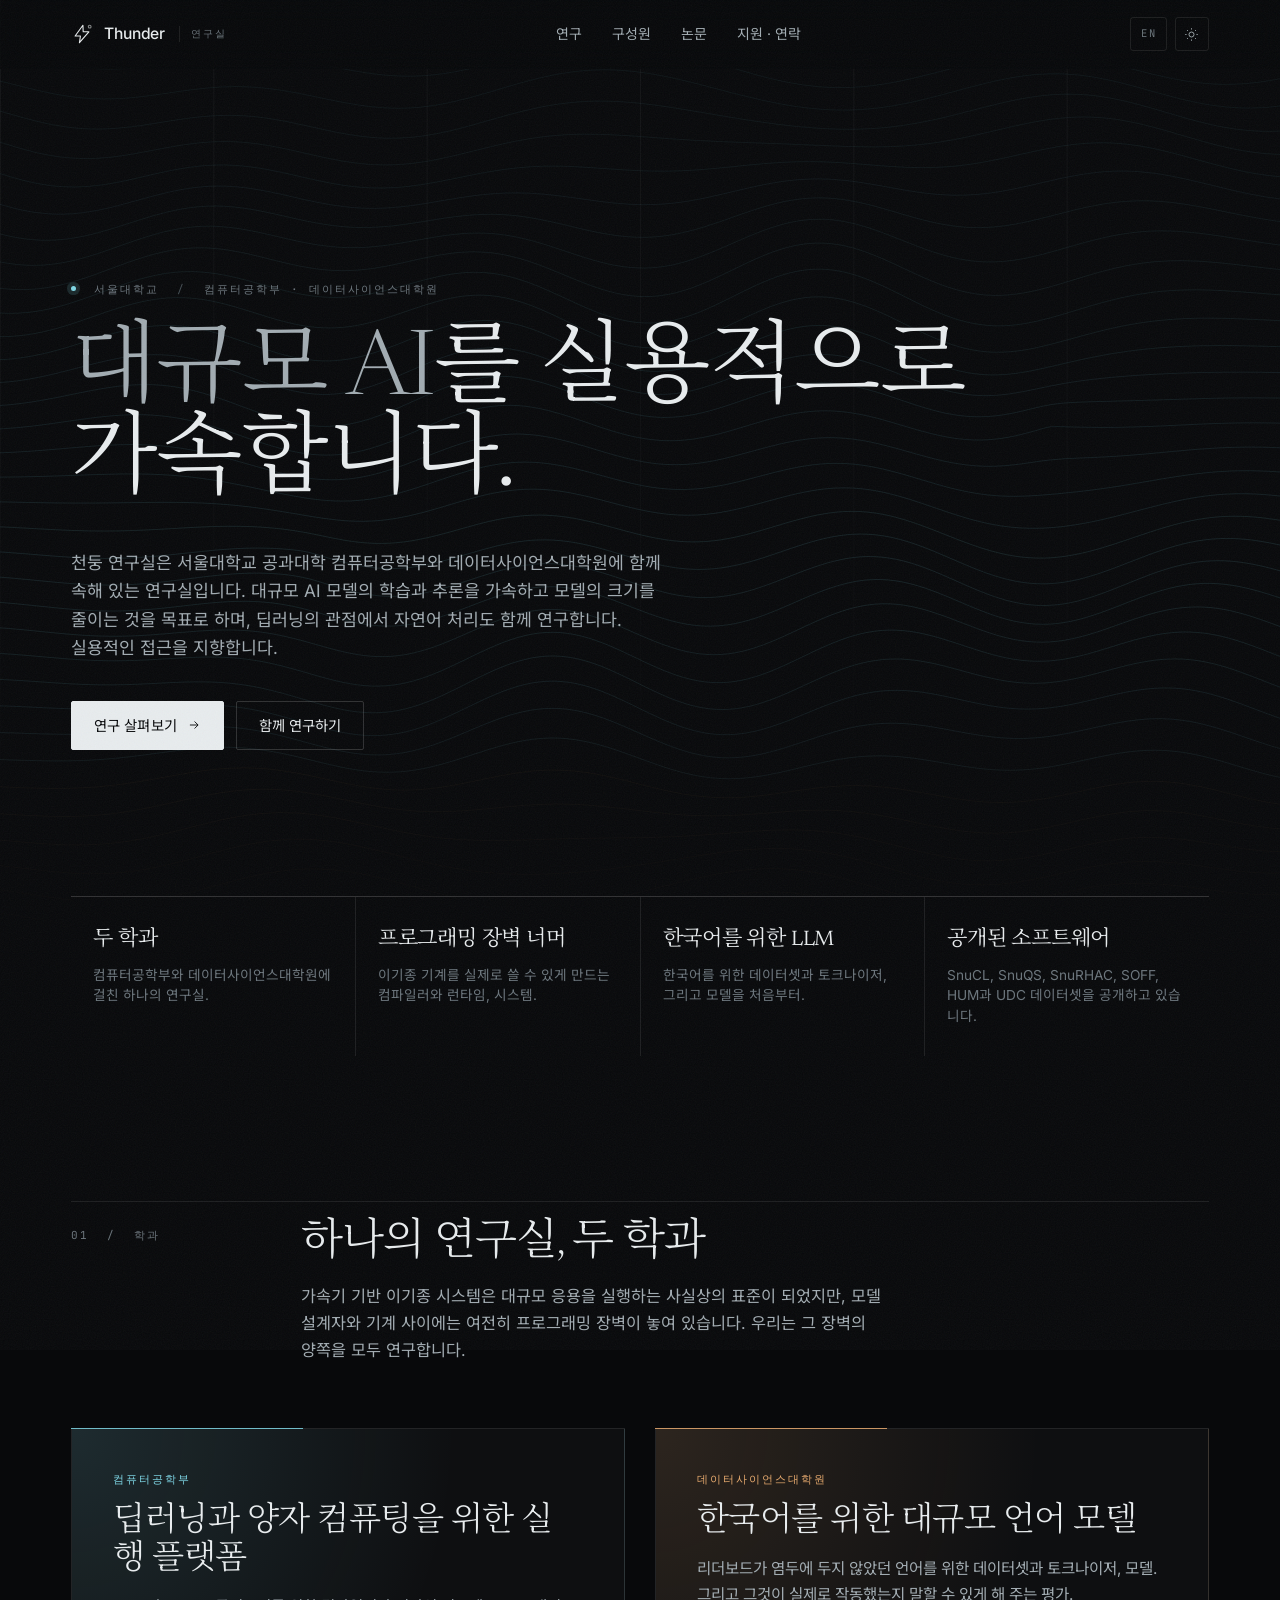
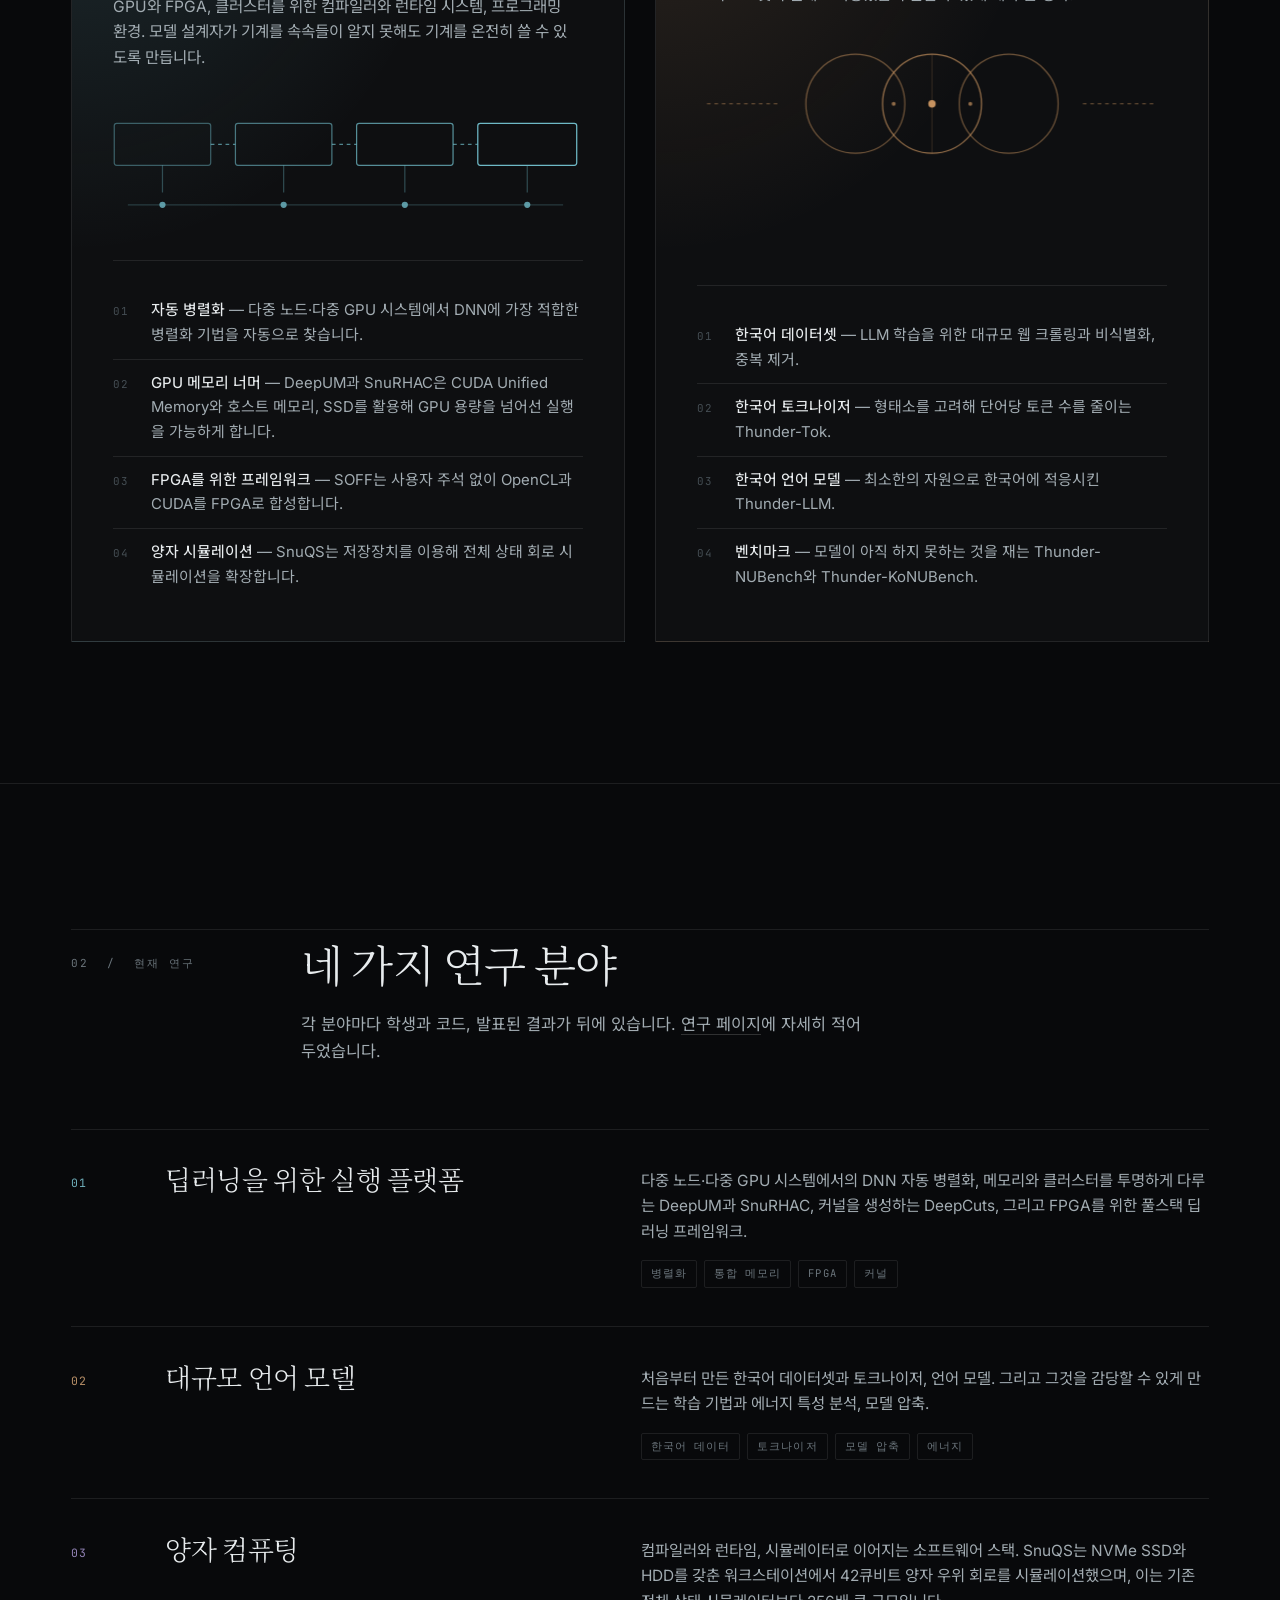
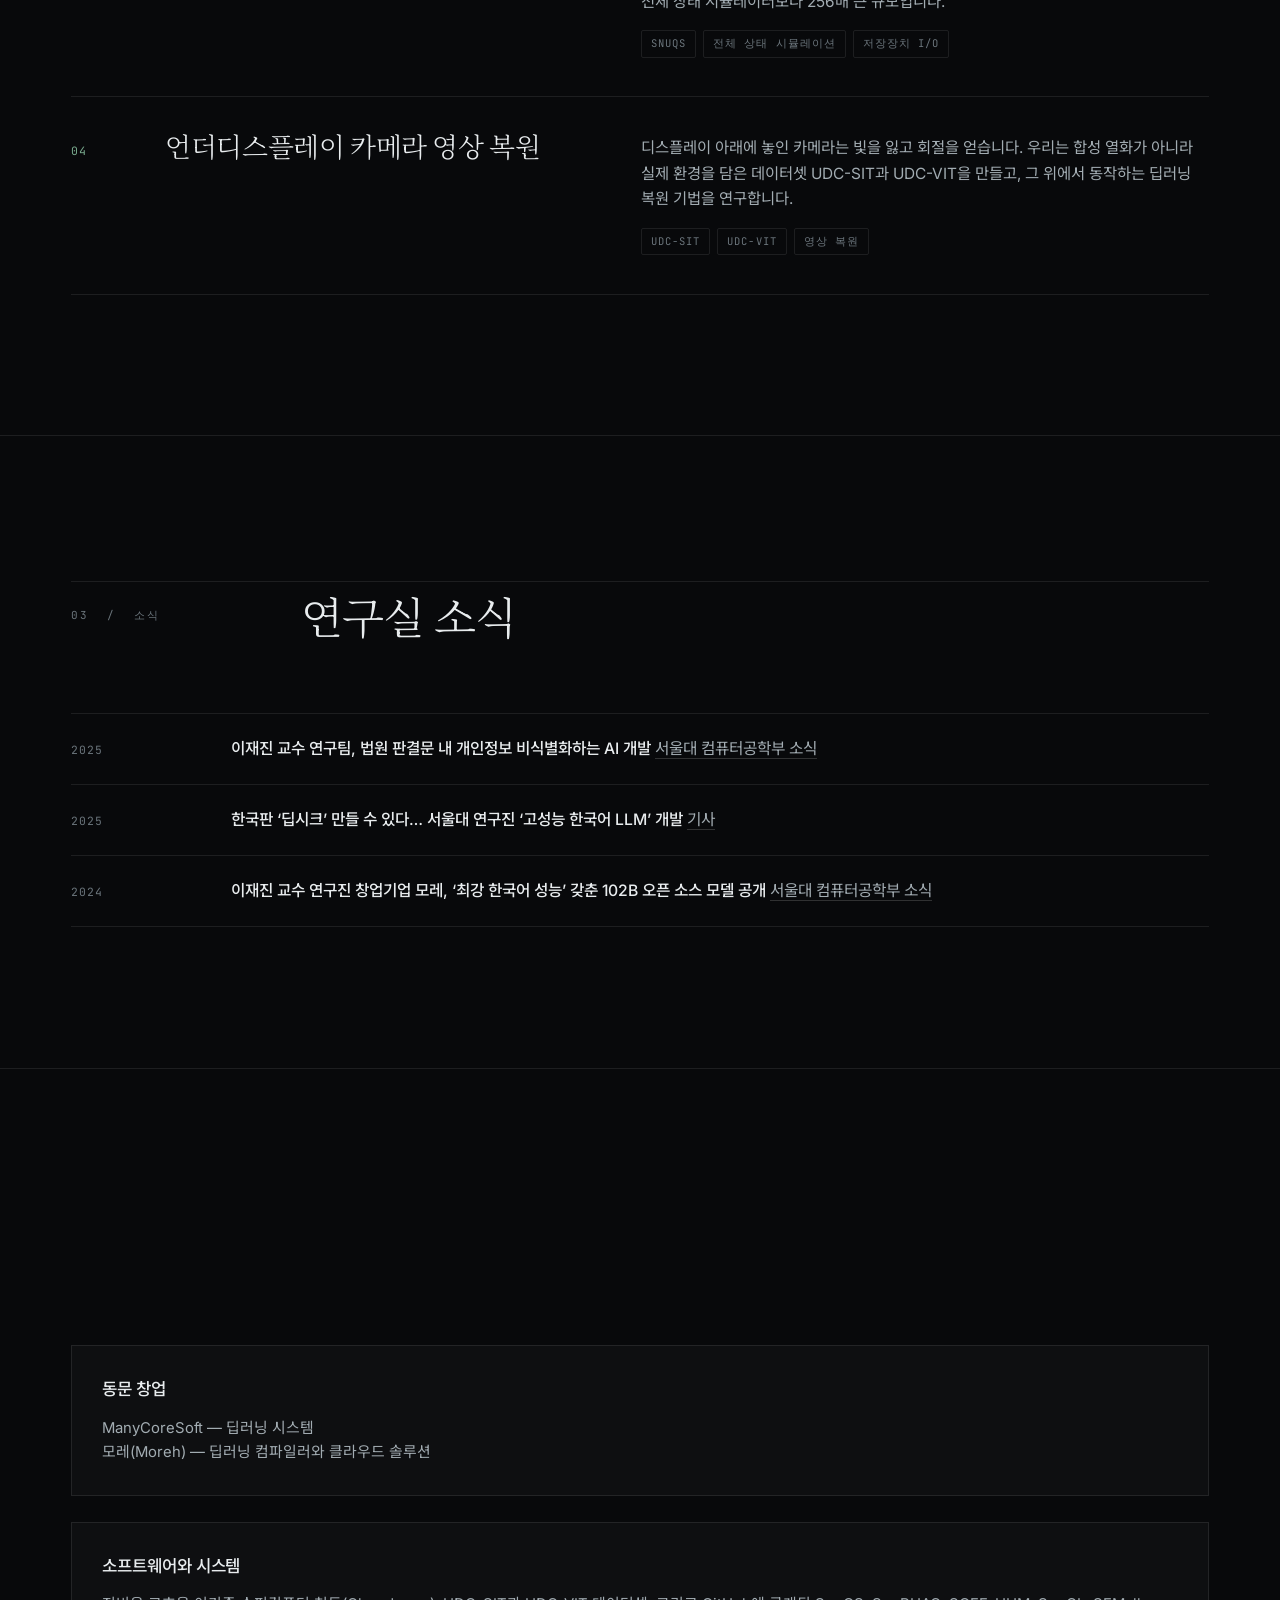
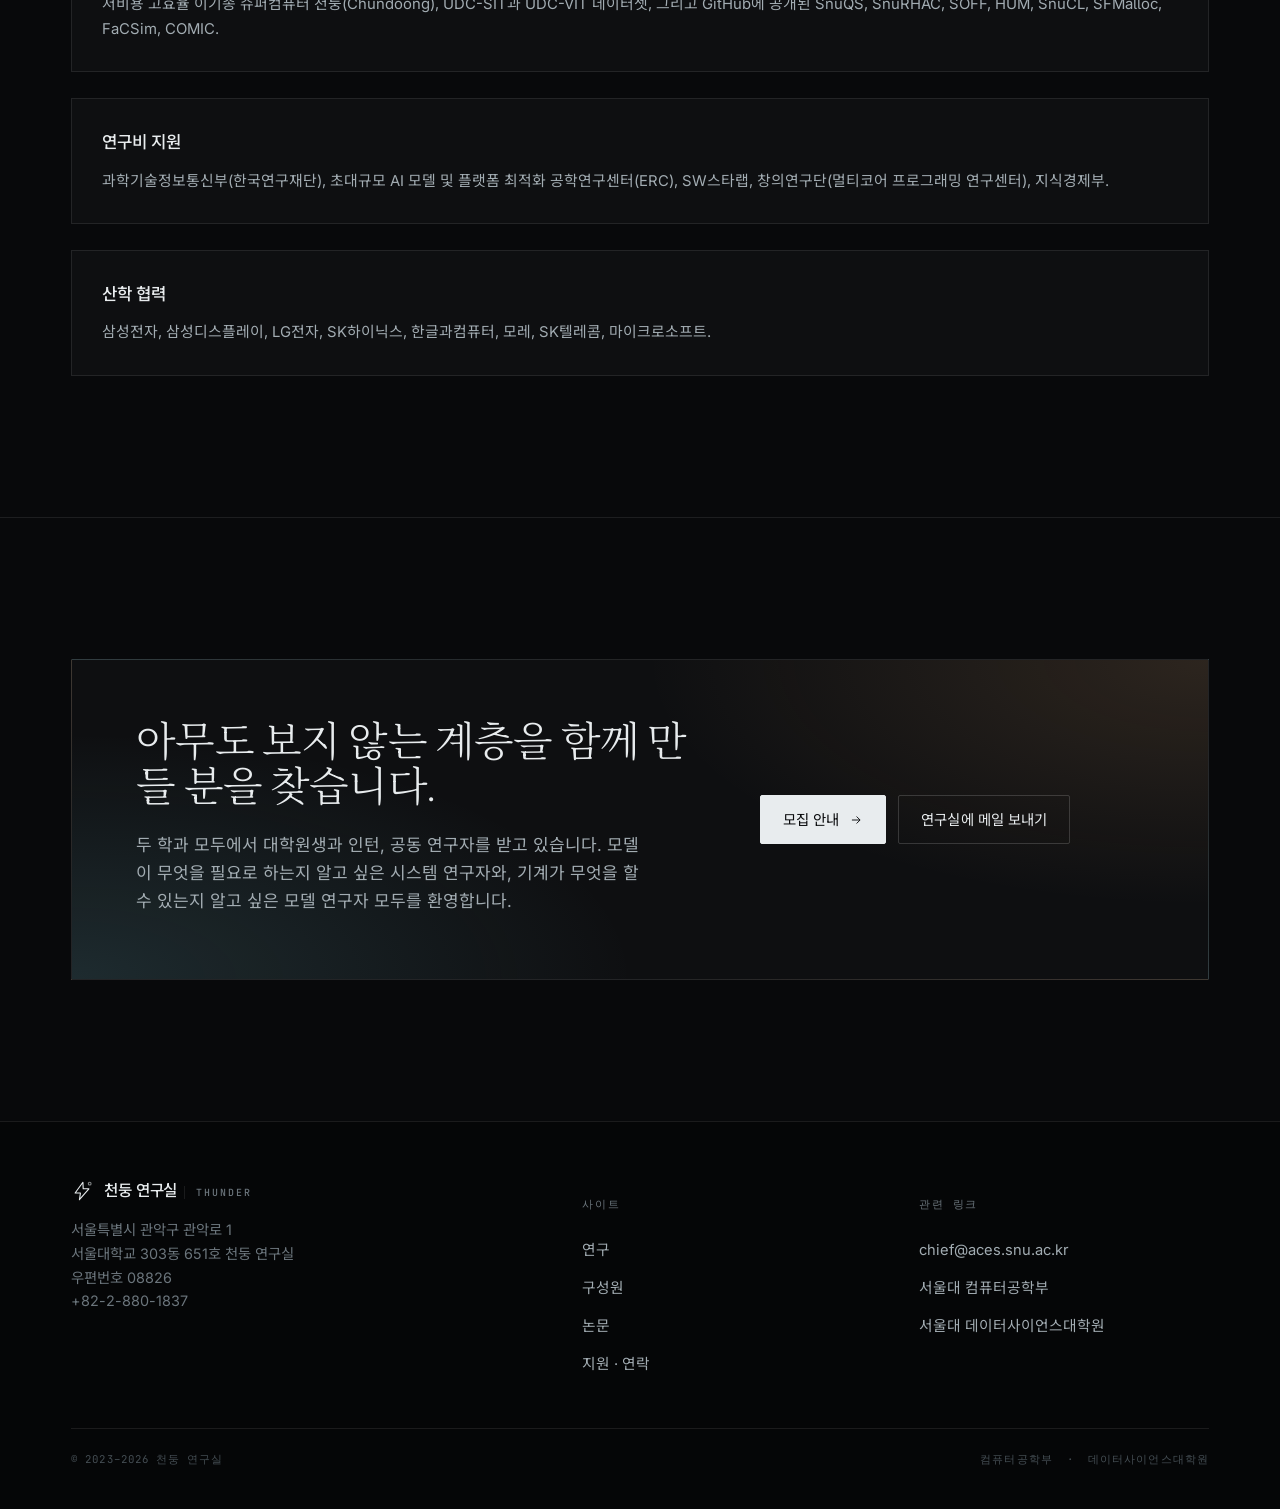
==== ko/index.html @ 04fef1cd "refactor: updated content" ====
<!DOCTYPE html>
<html lang="ko" data-theme="dark">
<head>
<meta charset="utf-8">
<meta name="viewport" content="width=device-width, initial-scale=1">
<title>천둥 연구실 — 서울대학교 THUNDER Research Group</title>
<meta name="description" content="천둥 연구실은 딥러닝과 양자 컴퓨팅을 위한 실행 플랫폼을 만들고, 한국어 대규모 언어 모델을 연구합니다.">
<link rel="preconnect" href="https://fonts.googleapis.com">
<link rel="preconnect" href="https://fonts.gstatic.com" crossorigin>
<link href="https://fonts.googleapis.com/css2?family=Inter:wght@400;450;500&family=JetBrains+Mono:wght@400&family=Newsreader:ital,opsz,wght@0,6..72,300;0,6..72,400;1,6..72,300&family=Noto+Sans+KR:wght@400;500&family=Noto+Serif+KR:wght@300;400&display=swap" rel="stylesheet">
<link rel="stylesheet" href="../assets/css/style.css">
<link rel="icon" href="data:image/svg+xml,%3Csvg xmlns='http://www.w3.org/2000/svg' viewBox='0 0 24 24'%3E%3Cpath d='M13 2 4 14h6l-1 8 9-12h-6z' fill='%237fd7e6'/%3E%3C/svg%3E">
</head>
<body>

<!-- ================= Header ================= -->
<header class="header">
  <div class="wrap header-in">
    <a class="brand" href="index.html" aria-label="천둥 연구실 — 홈">
      <svg class="mark" viewBox="0 0 24 24" fill="none" aria-hidden="true">
        <path d="M13 2.5 4.5 14.2h5.8L9.2 21.5 19.5 9.6h-6.2z" stroke="currentColor" stroke-width="1.1" stroke-linejoin="round"/>
        <circle cx="20.4" cy="4" r="1.5" fill="none" stroke="currentColor" stroke-width="1.1" opacity=".55"/>
      </svg>
      <b>Thunder</b>
      <span>연구실</span>
    </a>

    <nav class="nav" id="nav">
      <a href="research.html">연구</a>
      <a href="people.html">구성원</a>
      <a href="publications.html">논문</a>
      <a href="join.html">지원 · 연락</a>
    </nav>

    <div class="hdr-tools">
      <a class="lang-btn" href="../index.html" hreflang="en" lang="en">EN</a>
      <button class="icon-btn" data-theme-toggle aria-label="색상 테마 전환">
        <svg class="icon-sun" viewBox="0 0 24 24" fill="none" stroke="currentColor" stroke-width="1.5" aria-hidden="true"><circle cx="12" cy="12" r="4"/><path d="M12 2v2M12 20v2M4.9 4.9l1.4 1.4M17.7 17.7l1.4 1.4M2 12h2M20 12h2M4.9 19.1l1.4-1.4M17.7 6.3l1.4-1.4"/></svg>
        <svg class="icon-moon" viewBox="0 0 24 24" fill="none" stroke="currentColor" stroke-width="1.5" aria-hidden="true"><path d="M20 14.5A8.5 8.5 0 0 1 9.5 4a8.5 8.5 0 1 0 10.5 10.5z"/></svg>
      </button>
      <button class="icon-btn menu-btn" data-menu aria-expanded="false" aria-controls="nav" aria-label="메뉴">
        <svg viewBox="0 0 24 24" fill="none" stroke="currentColor" stroke-width="1.5" aria-hidden="true"><path d="M4 7h16M4 12h16M4 17h16"/></svg>
      </button>
    </div>
  </div>
</header>

<main>

<!-- ================= Hero ================= -->
<section class="hero">
  <div class="hero-grid" aria-hidden="true"></div>
  <canvas class="hero-canvas" aria-hidden="true"></canvas>

  <div class="wrap hero-in">
    <div class="hero-meta">
      <span class="dot" aria-hidden="true"></span>
      <span class="eyebrow">서울대학교</span>
      <span class="eyebrow" style="color:var(--ink-4)">/</span>
      <span class="eyebrow">컴퓨터공학부 &#183; 데이터사이언스대학원</span>
    </div>

    <h1 class="display"><em>대규모 AI</em>를 실용적으로 가속합니다.</h1>

    <p class="hero-lede">
      천둥 연구실은 서울대학교 공과대학 컴퓨터공학부와 데이터사이언스대학원에 함께 속해 있는
      연구실입니다. 대규모 AI 모델의 학습과 추론을 가속하고 모델의 크기를 줄이는 것을 목표로 하며,
      딥러닝의 관점에서 자연어 처리도 함께 연구합니다. 실용적인 접근을 지향합니다.
    </p>

    <div class="hero-cta">
      <a class="btn btn-primary" href="research.html">
        연구 살펴보기
        <svg viewBox="0 0 24 24" fill="none" stroke="currentColor" stroke-width="1.6" aria-hidden="true"><path d="M5 12h14M13 6l6 6-6 6"/></svg>
      </a>
      <a class="btn btn-ghost" href="join.html">함께 연구하기</a>
    </div>
  </div>

  <div class="wrap">
    <div class="hero-strip">
      <div class="strip-cell"><b>두 학과</b><p>컴퓨터공학부와 데이터사이언스대학원에 걸친 하나의 연구실.</p></div>
      <div class="strip-cell"><b>프로그래밍 장벽 너머</b><p>이기종 기계를 실제로 쓸 수 있게 만드는 컴파일러와 런타임, 시스템.</p></div>
      <div class="strip-cell"><b>한국어를 위한 LLM</b><p>한국어를 위한 데이터셋과 토크나이저, 그리고 모델을 처음부터.</p></div>
      <div class="strip-cell"><b>공개된 소프트웨어</b><p>SnuCL, SnuQS, SnuRHAC, SOFF, HUM과 UDC 데이터셋을 공개하고 있습니다.</p></div>
    </div>
  </div>
</section>

<!-- ================= Divisions ================= -->
<section class="section" id="divisions">
  <div class="wrap">
    <div class="sec-head" data-reveal>
      <div class="rule" aria-hidden="true"></div>
      <div class="eyebrow">01 &nbsp;/&nbsp; 학과</div>
      <div>
        <h2 class="sec-title">하나의 연구실, 두 학과</h2>
        <p class="sec-lede" style="margin-top:14px">
          가속기 기반 이기종 시스템은 대규모 응용을 실행하는 사실상의 표준이 되었지만,
          모델 설계자와 기계 사이에는 여전히 프로그래밍 장벽이 놓여 있습니다.
          우리는 그 장벽의 양쪽을 모두 연구합니다.
        </p>
      </div>
    </div>

    <div class="divisions">

      <!-- CS -->
      <article class="division cs" data-reveal>
        <div class="division-idx">컴퓨터공학부</div>
        <h3>딥러닝과 양자 컴퓨팅을 위한 실행 플랫폼</h3>
        <p class="desc">
          GPU와 FPGA, 클러스터를 위한 컴파일러와 런타임 시스템, 프로그래밍 환경.
          모델 설계자가 기계를 속속들이 알지 못해도 기계를 온전히 쓸 수 있도록 만듭니다.
        </p>

        <div class="figure" aria-hidden="true">
          <svg viewBox="0 0 380 108" fill="none" stroke="var(--cs)" stroke-width="1">
            <g opacity=".85">
              <rect x="1" y="18" width="78" height="34" rx="2" opacity=".45"/>
              <rect x="99" y="18" width="78" height="34" rx="2" opacity=".6"/>
              <rect x="197" y="18" width="78" height="34" rx="2" opacity=".75"/>
              <rect x="295" y="18" width="80" height="34" rx="2"/>
              <path d="M79 35h20M177 35h20M275 35h20" stroke-dasharray="3 3" opacity=".7"/>
              <path d="M40 52v22M138 52v22M236 52v22M335 52v22" opacity=".35"/>
              <path d="M12 84h352" opacity=".25"/>
              <circle cx="40" cy="84" r="2.5" fill="var(--cs)" stroke="none" opacity=".8"/>
              <circle cx="138" cy="84" r="2.5" fill="var(--cs)" stroke="none" opacity=".8"/>
              <circle cx="236" cy="84" r="2.5" fill="var(--cs)" stroke="none" opacity=".8"/>
              <circle cx="335" cy="84" r="2.5" fill="var(--cs)" stroke="none" opacity=".8"/>
            </g>
          </svg>
        </div>

        <ul>
          <li><i>01</i><span><b>자동 병렬화</b> — 다중 노드·다중 GPU 시스템에서 DNN에 가장 적합한 병렬화 기법을 자동으로 찾습니다.</span></li>
          <li><i>02</i><span><b>GPU 메모리 너머</b> — DeepUM과 SnuRHAC은 CUDA Unified Memory와 호스트 메모리, SSD를 활용해 GPU 용량을 넘어선 실행을 가능하게 합니다.</span></li>
          <li><i>03</i><span><b>FPGA를 위한 프레임워크</b> — SOFF는 사용자 주석 없이 OpenCL과 CUDA를 FPGA로 합성합니다.</span></li>
          <li><i>04</i><span><b>양자 시뮬레이션</b> — SnuQS는 저장장치를 이용해 전체 상태 회로 시뮬레이션을 확장합니다.</span></li>
        </ul>
      </article>

      <!-- DS -->
      <article class="division ds" data-reveal style="--d:110ms">
        <div class="division-idx">데이터사이언스대학원</div>
        <h3>한국어를 위한 대규모 언어 모델</h3>
        <p class="desc">
          리더보드가 염두에 두지 않았던 언어를 위한 데이터셋과 토크나이저, 모델.
          그리고 그것이 실제로 작동했는지 말할 수 있게 해 주는 평가.
        </p>

        <div class="figure" aria-hidden="true">
          <svg viewBox="0 0 380 108" fill="none" stroke="var(--ds)" stroke-width="1">
            <g opacity=".85">
              <circle cx="128" cy="54" r="40" opacity=".55"/>
              <circle cx="190" cy="54" r="40" opacity=".75"/>
              <circle cx="252" cy="54" r="40" opacity=".55"/>
              <path d="M190 14v80" opacity=".2"/>
              <path d="M8 54h60M312 54h60" stroke-dasharray="3 3" opacity=".45"/>
              <circle cx="190" cy="54" r="3" fill="var(--ds)" stroke="none"/>
              <circle cx="159" cy="54" r="1.6" fill="var(--ds)" stroke="none" opacity=".7"/>
              <circle cx="221" cy="54" r="1.6" fill="var(--ds)" stroke="none" opacity=".7"/>
            </g>
          </svg>
        </div>

        <ul>
          <li><i>01</i><span><b>한국어 데이터셋</b> — LLM 학습을 위한 대규모 웹 크롤링과 비식별화, 중복 제거.</span></li>
          <li><i>02</i><span><b>한국어 토크나이저</b> — 형태소를 고려해 단어당 토큰 수를 줄이는 Thunder-Tok.</span></li>
          <li><i>03</i><span><b>한국어 언어 모델</b> — 최소한의 자원으로 한국어에 적응시킨 Thunder-LLM.</span></li>
          <li><i>04</i><span><b>벤치마크</b> — 모델이 아직 하지 못하는 것을 재는 Thunder-NUBench와 Thunder-KoNUBench.</span></li>
        </ul>
      </article>

    </div>
  </div>
</section>

<!-- ================= Research index ================= -->
<section class="section" id="research">
  <div class="wrap">
    <div class="sec-head" data-reveal>
      <div class="rule" aria-hidden="true"></div>
      <div class="eyebrow">02 &nbsp;/&nbsp; 현재 연구</div>
      <div>
        <h2 class="sec-title">네 가지 연구 분야</h2>
        <p class="sec-lede" style="margin-top:14px">
          각 분야마다 학생과 코드, 발표된 결과가 뒤에 있습니다.
          <a href="research.html" style="color:var(--ink-2);border-bottom:1px solid var(--line-2)">연구 페이지</a>에
          자세히 적어 두었습니다.
        </p>
      </div>
    </div>

    <div class="areas">
      <article class="area" data-area="systems" data-reveal>
        <div class="n">01</div>
        <h3>딥러닝을 위한 실행 플랫폼</h3>
        <div class="body">
          <p>다중 노드·다중 GPU 시스템에서의 DNN 자동 병렬화, 메모리와 클러스터를 투명하게 다루는
          DeepUM과 SnuRHAC, 커널을 생성하는 DeepCuts, 그리고 FPGA를 위한 풀스택 딥러닝 프레임워크.</p>
          <div class="tags"><span class="tag">병렬화</span><span class="tag">통합 메모리</span><span class="tag">FPGA</span><span class="tag">커널</span></div>
        </div>
      </article>

      <article class="area" data-area="lm" data-reveal>
        <div class="n">02</div>
        <h3>대규모 언어 모델</h3>
        <div class="body">
          <p>처음부터 만든 한국어 데이터셋과 토크나이저, 언어 모델. 그리고 그것을 감당할 수 있게 만드는
          학습 기법과 에너지 특성 분석, 모델 압축.</p>
          <div class="tags"><span class="tag">한국어 데이터</span><span class="tag">토크나이저</span><span class="tag">모델 압축</span><span class="tag">에너지</span></div>
        </div>
      </article>

      <article class="area" data-area="quantum" data-reveal>
        <div class="n">03</div>
        <h3>양자 컴퓨팅</h3>
        <div class="body">
          <p>컴파일러와 런타임, 시뮬레이터로 이어지는 소프트웨어 스택. SnuQS는 NVMe SSD와 HDD를 갖춘
          워크스테이션에서 42큐비트 양자 우위 회로를 시뮬레이션했으며, 이는 기존 전체 상태 시뮬레이터보다
          256배 큰 규모입니다.</p>
          <div class="tags"><span class="tag">SnuQS</span><span class="tag">전체 상태 시뮬레이션</span><span class="tag">저장장치 I/O</span></div>
        </div>
      </article>

      <article class="area" data-area="vision" data-reveal>
        <div class="n">04</div>
        <h3>언더디스플레이 카메라 영상 복원</h3>
        <div class="body">
          <p>디스플레이 아래에 놓인 카메라는 빛을 잃고 회절을 얻습니다. 우리는 합성 열화가 아니라
          실제 환경을 담은 데이터셋 UDC-SIT과 UDC-VIT을 만들고, 그 위에서 동작하는 딥러닝 복원 기법을
          연구합니다.</p>
          <div class="tags"><span class="tag">UDC-SIT</span><span class="tag">UDC-VIT</span><span class="tag">영상 복원</span></div>
        </div>
      </article>
    </div>
  </div>
</section>

<!-- ================= News ================= -->
<!-- PLACEHOLDER CONTENT: replace these entries with the group's real news. -->
<section class="section" id="news">
  <div class="wrap">
    <div class="sec-head" data-reveal>
      <div class="rule" aria-hidden="true"></div>
      <div class="eyebrow">03 &nbsp;/&nbsp; 소식</div>
      <div>
        <h2 class="sec-title">연구실 소식</h2>
      </div>
    </div>

    <div class="news">
      <div class="news-item" data-reveal><time>2025</time><p><b>이재진 교수 연구팀, 법원 판결문 내 개인정보 비식별화하는 AI 개발</b> <a href="https://cse.snu.ac.kr/community/news/1192" rel="noopener" style="border-bottom:1px solid var(--line-2)">서울대 컴퓨터공학부 소식</a></p></div>
      <div class="news-item" data-reveal><time>2025</time><p><b>한국판 &#8216;딥시크&#8217; 만들 수 있다&#8230; 서울대 연구진 &#8216;고성능 한국어 LLM&#8217; 개발</b> <a href="https://n.news.naver.com/article/584/0000033143" rel="noopener" style="border-bottom:1px solid var(--line-2)">기사</a></p></div>
      <div class="news-item" data-reveal><time>2024</time><p><b>이재진 교수 연구진 창업기업 모레, &#8216;최강 한국어 성능&#8217; 갖춘 102B 오픈 소스 모델 공개</b> <a href="https://cse.snu.ac.kr/community/news/1182" rel="noopener" style="border-bottom:1px solid var(--line-2)">서울대 컴퓨터공학부 소식</a></p></div>
    </div>
  </div>
</section>

<!-- ================= Spinouts & funding ================= -->
<section class="section" id="around">
  <div class="wrap">
    <div class="sec-head" data-reveal>
      <div class="rule" aria-hidden="true"></div>
      <div class="eyebrow">04 &nbsp;/&nbsp; 연구실 주변</div>
      <div><h2 class="sec-title">창업과 소프트웨어, 그리고 지원</h2></div>
    </div>

    <div class="cards">
      <div class="card" data-reveal>
        <h4>동문 창업</h4>
        <p><a href="http://manycoresoft.co.kr/" rel="noopener">ManyCoreSoft</a> — 딥러닝 시스템<br>
        <a href="https://moreh.io/" rel="noopener">모레(Moreh)</a> — 딥러닝 컴파일러와 클라우드 솔루션</p>
      </div>
      <div class="card" data-reveal>
        <h4>소프트웨어와 시스템</h4>
        <p>저비용 고효율 이기종 슈퍼컴퓨터 천둥(Chundoong), UDC-SIT과 UDC-VIT 데이터셋,
        그리고 GitHub에 공개된 SnuQS, SnuRHAC, SOFF, HUM, SnuCL, SFMalloc, FaCSim, COMIC.</p>
      </div>
      <div class="card" data-reveal>
        <h4>연구비 지원</h4>
        <p>과학기술정보통신부(한국연구재단), 초대규모 AI 모델 및 플랫폼 최적화 공학연구센터(ERC),
        SW스타랩, 창의연구단(멀티코어 프로그래밍 연구센터), 지식경제부.</p>
      </div>
      <div class="card" data-reveal>
        <h4>산학 협력</h4>
        <p>삼성전자, 삼성디스플레이, LG전자, SK하이닉스, 한글과컴퓨터, 모레, SK텔레콤, 마이크로소프트.</p>
      </div>
    </div>
  </div>
</section>

<!-- ================= CTA ================= -->
<section class="section">
  <div class="wrap">
    <div class="cta" data-reveal>
      <div>
        <h2>아무도 보지 않는 계층을 함께 만들 분을 찾습니다.</h2>
        <p>
          두 학과 모두에서 대학원생과 인턴, 공동 연구자를 받고 있습니다. 모델이 무엇을 필요로 하는지
          알고 싶은 시스템 연구자와, 기계가 무엇을 할 수 있는지 알고 싶은 모델 연구자 모두를 환영합니다.
        </p>
      </div>
      <div style="display:flex;flex-wrap:wrap;gap:12px">
        <a class="btn btn-primary" href="join.html">
          모집 안내
          <svg viewBox="0 0 24 24" fill="none" stroke="currentColor" stroke-width="1.6" aria-hidden="true"><path d="M5 12h14M13 6l6 6-6 6"/></svg>
        </a>
        <a class="btn btn-ghost" href="mailto:chief@aces.snu.ac.kr">연구실에 메일 보내기</a>
      </div>
    </div>
  </div>
</section>

</main>

<!-- ================= Footer ================= -->
<footer class="footer">
  <div class="wrap">
    <div class="footer-grid">
      <div>
        <a class="brand" href="index.html">
          <svg class="mark" viewBox="0 0 24 24" fill="none" aria-hidden="true">
            <path d="M13 2.5 4.5 14.2h5.8L9.2 21.5 19.5 9.6h-6.2z" stroke="currentColor" stroke-width="1.1" stroke-linejoin="round"/>
            <circle cx="20.4" cy="4" r="1.5" fill="none" stroke="currentColor" stroke-width="1.1" opacity=".55"/>
          </svg>
          <b>천둥 연구실 <span lang="en">THUNDER</span></b>
        </a>
        <p class="addr">
          서울특별시 관악구 관악로 1<br>
          서울대학교 303동 651호 천둥 연구실<br>
          우편번호 08826<br>
          +82-2-880-1837
        </p>
      </div>
      <div>
        <h5>사이트</h5>
        <ul>
          <li><a href="research.html">연구</a></li>
          <li><a href="people.html">구성원</a></li>
          <li><a href="publications.html">논문</a></li>
          <li><a href="join.html">지원 · 연락</a></li>
        </ul>
      </div>
      <div>
        <h5>관련 링크</h5>
        <ul>
          <li><a href="mailto:chief@aces.snu.ac.kr">chief@aces.snu.ac.kr</a></li>
          <li><a href="https://cse.snu.ac.kr/" rel="noopener">서울대 컴퓨터공학부</a></li>
          <li><a href="https://gsds.snu.ac.kr/" rel="noopener">서울대 데이터사이언스대학원</a></li>
        </ul>
      </div>
    </div>
    <div class="footer-base">
      <span>&copy; 2023&#8211;<span data-year>2026</span> 천둥 연구실</span>
      <span>컴퓨터공학부 &nbsp;·&nbsp; 데이터사이언스대학원</span>
    </div>
  </div>
</footer>

<script src="../assets/js/main.js"></script>
</body>
</html>
---- assets/css/style.css ----
/* ============================================================
   Thunder Research Group — design system
   Dark-first, dual-accent (CS: ice / DS: ember), editorial grid
   ============================================================ */

/* ---------- Tokens ---------- */
:root {
  /* surface */
  --bg:        #08090b;
  --bg-elev:   #0c0e11;
  --bg-sunken: #050607;
  --panel:     rgba(255,255,255,.022);
  --panel-2:   rgba(255,255,255,.045);
  --line:      rgba(255,255,255,.085);
  --line-2:    rgba(255,255,255,.16);

  /* ink */
  --ink:    #e8ecee;
  --ink-2:  #a2acb2;
  --ink-3:  #6b757c;
  --ink-4:  #454e54;

  /* division accents */
  --cs:      #7fd7e6;   /* computer science — execution platforms, quantum */
  --cs-dim:  rgba(127,215,230,.14);
  --ds:      #e8ab6f;   /* data science — language, multimodal */
  --ds-dim:  rgba(232,171,111,.14);
  --accent:  var(--cs);

  /* research-area accents */
  --area-systems:   #7fd7e6;   /* execution platforms */
  --area-lm:        #e8ab6f;   /* language models */
  --area-quantum:   #b39ae0;   /* quantum computing */
  --area-vision:    #8ed0a6;   /* under-display camera */
  --area-compilers: #93b4e0;   /* compilers & architecture */

  /* type */
  --serif: "Newsreader", "Iowan Old Style", "Palatino Linotype", Georgia, "Noto Serif KR", "Nanum Myeongjo", serif;
  --sans:  "Inter", -apple-system, BlinkMacSystemFont, "Segoe UI", "Pretendard", "Apple SD Gothic Neo", "Noto Sans KR", "Malgun Gothic", Helvetica, Arial, sans-serif;
  --mono:  "JetBrains Mono", ui-monospace, SFMono-Regular, "SF Mono", Menlo, monospace;

  /* metrics */
  --page:  1240px;
  --gut:   clamp(20px, 4vw, 56px);
  --rule:  1px;
  --ease:  cubic-bezier(.22,.61,.36,1);
  --grain-opacity: .05;
}

[data-theme="light"] {
  --bg:        #f5f4f1;
  --bg-elev:   #fbfaf8;
  --bg-sunken: #ecebe6;
  --panel:     rgba(20,24,28,.025);
  --panel-2:   rgba(20,24,28,.05);
  --line:      rgba(20,24,28,.13);
  --line-2:    rgba(20,24,28,.28);

  --ink:    #15191c;
  --ink-2:  #4d565c;
  --ink-3:  #78828a;
  --ink-4:  #a8b1b7;

  --cs:      #0e7f93;
  --cs-dim:  rgba(14,127,147,.1);
  --ds:      #a2622a;
  --ds-dim:  rgba(162,98,42,.1);

  --area-systems:   #0e7f93;
  --area-lm:        #a2622a;
  --area-quantum:   #6b4fa8;
  --area-vision:    #2c7a52;
  --area-compilers: #3c5f9e;
  --grain-opacity: .035;
}

/* ---------- Reset ---------- */
*, *::before, *::after { box-sizing: border-box; }
html { -webkit-text-size-adjust: 100%; scroll-behavior: smooth; }
body {
  margin: 0;
  background: var(--bg);
  color: var(--ink);
  font-family: var(--sans);
  font-size: 17px;
  line-height: 1.65;
  font-feature-settings: "kern" 1, "liga" 1, "cv05" 1;
  -webkit-font-smoothing: antialiased;
  text-rendering: optimizeLegibility;
  overflow-x: hidden;
  transition: background .5s var(--ease), color .5s var(--ease);
}
img, svg, canvas { display: block; max-width: 100%; }
a { color: inherit; text-decoration: none; }
h1,h2,h3,h4 { margin: 0; font-weight: 400; }
p { margin: 0; }
ul { margin: 0; padding: 0; list-style: none; }
button { font: inherit; color: inherit; background: none; border: 0; cursor: pointer; }
::selection { background: var(--cs); color: var(--bg); }

/* film grain — keeps the surface from looking machine-flat */
body::after {
  content: "";
  position: fixed; inset: -50%;
  pointer-events: none; z-index: 999;
  opacity: var(--grain-opacity);
  background-image: url("data:image/svg+xml,%3Csvg xmlns='http://www.w3.org/2000/svg' width='240' height='240'%3E%3Cfilter id='n'%3E%3CfeTurbulence type='fractalNoise' baseFrequency='.85' numOctaves='3'/%3E%3C/filter%3E%3Crect width='100%25' height='100%25' filter='url(%23n)'/%3E%3C/svg%3E");
}

/* ---------- Layout primitives ---------- */
.wrap { width: 100%; max-width: var(--page); margin-inline: auto; padding-inline: var(--gut); }
.section { padding-block: clamp(72px, 11vw, 148px); position: relative; }
.section + .section { border-top: var(--rule) solid var(--line); }

.eyebrow {
  font-family: var(--mono);
  font-size: .69rem;
  letter-spacing: .18em;
  text-transform: uppercase;
  color: var(--ink-3);
}

.sec-head {
  display: grid;
  grid-template-columns: minmax(0, 1fr);
  gap: 18px;
  margin-bottom: clamp(38px, 5vw, 64px);
}
.sec-head .rule {
  height: var(--rule);
  background: var(--line);
  margin-top: 4px;
}
.sec-title {
  font-family: var(--serif);
  font-weight: 300;
  font-size: clamp(1.9rem, 3.4vw, 2.9rem);
  line-height: 1.12;
  letter-spacing: -.015em;
}
.sec-lede {
  max-width: 58ch;
  color: var(--ink-2);
  font-size: 1.02rem;
}
@media (min-width: 900px) {
  .sec-head { grid-template-columns: 190px minmax(0, 1fr); column-gap: 40px; align-items: start; }
  .sec-head .eyebrow { padding-top: .55em; }
  .sec-head .rule { grid-column: 1 / -1; order: -1; }
}

/* ---------- Header ---------- */
.header {
  position: fixed; inset: 0 0 auto 0; z-index: 100;
  backdrop-filter: blur(14px) saturate(1.2);
  -webkit-backdrop-filter: blur(14px) saturate(1.2);
  background: color-mix(in srgb, var(--bg) 72%, transparent);
  border-bottom: var(--rule) solid transparent;
  transition: border-color .35s var(--ease), background .35s var(--ease);
}
.header.is-stuck { border-bottom-color: var(--line); }
.header-in {
  height: 68px;
  display: flex; align-items: center; justify-content: space-between; gap: 24px;
}
.brand { display: flex; align-items: center; gap: 11px; letter-spacing: -.01em; }
.brand .mark { width: 22px; height: 22px; flex: none; overflow: visible; }
.brand .mark path, .brand .mark circle { vector-effect: non-scaling-stroke; }
.brand b { font-weight: 500; font-size: .98rem; }
.brand span {
  font-family: var(--mono); font-size: .62rem; letter-spacing: .2em;
  text-transform: uppercase; color: var(--ink-3);
  padding-left: 11px; margin-left: 3px; border-left: var(--rule) solid var(--line);
}
@media (max-width: 620px) { .brand span { display: none; } }

.nav { display: flex; align-items: center; gap: 4px; }
.nav a {
  position: relative;
  padding: 7px 13px;
  font-size: .875rem;
  color: var(--ink-2);
  border-radius: 3px;
  transition: color .25s var(--ease);
}
.nav a::after {
  content: ""; position: absolute; left: 13px; right: 13px; bottom: 2px;
  height: var(--rule); background: currentColor;
  transform: scaleX(0); transform-origin: left; opacity: .5;
  transition: transform .35s var(--ease);
}
.nav a:hover { color: var(--ink); }
.nav a:hover::after { transform: scaleX(1); }
.nav a[aria-current="page"] { color: var(--ink); }
.nav a[aria-current="page"]::after { transform: scaleX(1); opacity: 1; background: var(--cs); }

.hdr-tools { display: flex; align-items: center; gap: 8px; }
.lang-btn {
  display: grid; place-items: center; height: 34px; padding: 0 10px;
  font-family: var(--mono); font-size: .66rem; letter-spacing: .12em; text-transform: uppercase;
  color: var(--ink-3); border: var(--rule) solid var(--line); border-radius: 3px;
  transition: color .25s var(--ease), border-color .25s var(--ease), background .25s var(--ease);
}
.lang-btn:hover { color: var(--ink); border-color: var(--line-2); background: var(--panel); }
html[lang="ko"] .sec-title, html[lang="ko"] h1.display, html[lang="ko"] .page-head h1 { letter-spacing: -.02em; }
html[lang="ko"] .lede, html[lang="ko"] .sec-lede, html[lang="ko"] .hero-lede { word-break: keep-all; }
/* Korean serif faces have no true italic — synthesised oblique looks wrong, so keep it upright */
html[lang="ko"] h1.display em, html[lang="ko"] .sec-title em, html[lang="ko"] .page-head h1 em { font-style: normal; }
.icon-btn {
  width: 34px; height: 34px; display: grid; place-items: center;
  border: var(--rule) solid var(--line); border-radius: 3px;
  color: var(--ink-2);
  transition: border-color .25s var(--ease), color .25s var(--ease), background .25s var(--ease);
}
.icon-btn:hover { color: var(--ink); border-color: var(--line-2); background: var(--panel); }
.icon-btn svg { width: 15px; height: 15px; }
[data-theme="light"] .icon-sun { display: none; }
.icon-moon { display: none; }
[data-theme="light"] .icon-moon { display: block; }

.menu-btn { display: none; }
@media (max-width: 860px) {
  .menu-btn { display: grid; }
  .nav {
    position: fixed; inset: 68px 0 auto 0;
    flex-direction: column; align-items: stretch; gap: 0;
    padding: 10px var(--gut) 26px;
    background: var(--bg-elev);
    border-bottom: var(--rule) solid var(--line);
    transform: translateY(-8px); opacity: 0; pointer-events: none;
    transition: opacity .3s var(--ease), transform .3s var(--ease);
  }
  .nav.open { transform: none; opacity: 1; pointer-events: auto; }
  .nav a { padding: 14px 2px; border-bottom: var(--rule) solid var(--line); font-size: 1.05rem; }
  .nav a::after { display: none; }
}

/* ---------- Hero ---------- */
.hero { position: relative; padding-top: 68px; overflow: hidden; }
.hero-canvas {
  position: absolute; inset: 0; width: 100%; height: 100%;
  z-index: 0; opacity: .95;
  mask-image: linear-gradient(to bottom, #000 0%, #000 52%, transparent 92%);
  -webkit-mask-image: linear-gradient(to bottom, #000 0%, #000 52%, transparent 92%);
}
.hero-grid {
  position: absolute; inset: 0; z-index: 0; pointer-events: none;
  background-image:
    linear-gradient(to right, var(--line) var(--rule), transparent var(--rule));
  background-size: calc(100% / 6) 100%;
  opacity: .55;
  mask-image: linear-gradient(to bottom, #000, transparent 78%);
  -webkit-mask-image: linear-gradient(to bottom, #000, transparent 78%);
}
.hero-in {
  position: relative; z-index: 1;
  min-height: min(92svh, 860px);
  display: flex; flex-direction: column; justify-content: center;
  padding-block: clamp(90px, 13vw, 150px) clamp(48px, 7vw, 84px);
}
.hero-meta {
  display: flex; flex-wrap: wrap; align-items: center; gap: 10px 18px;
  margin-bottom: 30px;
}
.hero-meta .dot { width: 5px; height: 5px; border-radius: 50%; background: var(--cs); box-shadow: 0 0 0 4px var(--cs-dim); }
h1.display {
  font-family: var(--serif);
  font-weight: 300;
  font-size: clamp(2.7rem, 7.4vw, 5.6rem);
  line-height: 1.02;
  letter-spacing: -.028em;
  max-width: 17ch;
}
h1.display em { font-style: italic; color: var(--ink-2); }
.hero-lede {
  margin-top: clamp(26px, 3vw, 38px);
  max-width: 54ch;
  font-size: clamp(1.02rem, 1.35vw, 1.16rem);
  color: var(--ink-2);
}
.hero-cta { margin-top: 38px; display: flex; flex-wrap: wrap; gap: 12px; }

.hero-strip {
  position: relative; z-index: 1;
  border-top: var(--rule) solid var(--line);
  display: grid; gap: var(--rule);
  grid-template-columns: repeat(2, 1fr);
  background: var(--line);
}
@media (min-width: 820px) { .hero-strip { grid-template-columns: repeat(4, 1fr); } }
.strip-cell {
  background: var(--bg);
  padding: 26px 22px 30px;
  display: flex; flex-direction: column; gap: 7px;
  transition: background .35s var(--ease);
}
.strip-cell:hover { background: var(--bg-elev); }
.strip-cell b { font-family: var(--serif); font-size: 1.32rem; font-weight: 400; letter-spacing: -.01em; text-wrap: balance; }
@media (max-width: 560px) { .strip-cell { padding: 22px 16px 24px; } .strip-cell b { font-size: 1.12rem; } }
.strip-cell p { font-size: .855rem; color: var(--ink-3); line-height: 1.5; }

/* ---------- Buttons ---------- */
.btn {
  display: inline-flex; align-items: center; gap: 10px;
  padding: 12px 22px;
  border: var(--rule) solid var(--line-2);
  border-radius: 2px;
  font-size: .9rem; letter-spacing: .005em;
  transition: background .3s var(--ease), color .3s var(--ease), border-color .3s var(--ease), transform .3s var(--ease);
}
.btn svg { width: 14px; height: 14px; transition: transform .35s var(--ease); }
.btn:hover svg { transform: translateX(3px); }
.btn-primary { background: var(--ink); color: var(--bg); border-color: var(--ink); }
.btn-primary:hover { background: transparent; color: var(--ink); border-color: var(--ink); }
.btn-ghost:hover { background: var(--panel); border-color: var(--ink-3); }

/* ---------- Divisions ---------- */
.divisions { display: grid; gap: clamp(20px, 2.4vw, 30px); }
@media (min-width: 900px) { .divisions { grid-template-columns: 1fr 1fr; } }

.division {
  position: relative;
  display: flex; flex-direction: column;
  padding: clamp(28px, 3.2vw, 44px);
  border: var(--rule) solid var(--line);
  background:
    radial-gradient(120% 90% at 0% 0%, var(--tint) 0%, transparent 58%),
    var(--panel);
  transition: border-color .4s var(--ease), transform .4s var(--ease);
}
.division:hover { border-color: color-mix(in srgb, var(--tone) 45%, transparent); }
.division::before {
  content: ""; position: absolute; top: -1px; left: -1px; width: 42%; height: var(--rule);
  background: var(--tone); opacity: .85;
  transition: width .6s var(--ease);
}
.division:hover::before { width: calc(100% + 2px); }
.division.cs { --tone: var(--cs); --tint: var(--cs-dim); }
.division.ds { --tone: var(--ds); --tint: var(--ds-dim); }

.division-idx { font-family: var(--mono); font-size: .69rem; letter-spacing: .18em; color: var(--tone); }
.division h3 {
  font-family: var(--serif); font-weight: 300;
  font-size: clamp(1.65rem, 2.6vw, 2.15rem); line-height: 1.14; letter-spacing: -.015em;
  margin: 16px 0 14px;
}
.division p.desc { color: var(--ink-2); font-size: .975rem; max-width: 46ch; }
.division .figure { margin: 30px 0 26px; }
.division ul { margin-top: auto; padding-top: 26px; border-top: var(--rule) solid var(--line); }
.division li {
  display: flex; align-items: baseline; gap: 14px;
  padding: 11px 0;
  font-size: .935rem;
}
.division li + li { border-top: var(--rule) solid var(--line); }
.division li i {
  font-family: var(--mono); font-style: normal; font-size: .68rem;
  color: var(--ink-4); letter-spacing: .08em; flex: none; width: 2.2em;
}
.division li span { color: var(--ink-2); }
.division li b { font-weight: 450; color: var(--ink); }

/* ---------- Research index (numbered rows) ---------- */
.areas { border-top: var(--rule) solid var(--line); }
.area {
  display: grid; gap: 6px 34px;
  grid-template-columns: minmax(0,1fr);
  padding: clamp(26px, 3vw, 40px) 0;
  border-bottom: var(--rule) solid var(--line);
  position: relative;
  transition: padding-left .5s var(--ease);
}
.area::before {
  content: ""; position: absolute; left: 0; top: 0; bottom: 0; width: 2px;
  background: var(--tone, var(--cs)); transform: scaleY(0); transform-origin: top;
  transition: transform .5s var(--ease);
}
.area:hover::before { transform: scaleY(1); }
@media (min-width: 780px) {
  .area { grid-template-columns: 60px 1.05fr 1.35fr; align-items: start; }
  .area:hover { padding-left: 22px; }
}
.area .n { font-family: var(--mono); font-size: .72rem; color: var(--ink-4); letter-spacing: .1em; padding-top: .45em; }
.area h3 {
  font-family: var(--serif); font-weight: 300; letter-spacing: -.015em;
  font-size: clamp(1.35rem, 2.1vw, 1.75rem); line-height: 1.2;
}
.area .body { color: var(--ink-2); font-size: .965rem; }
.area .tags { display: flex; flex-wrap: wrap; gap: 7px; margin-top: 16px; }
.tag {
  font-family: var(--mono); font-size: .66rem; letter-spacing: .1em; text-transform: uppercase;
  padding: 4px 9px; border: var(--rule) solid var(--line); border-radius: 2px; color: var(--ink-3);
}
[data-area="systems"]   { --tone: var(--area-systems); }
[data-area="lm"]        { --tone: var(--area-lm); }
[data-area="quantum"]   { --tone: var(--area-quantum); }
[data-area="vision"]    { --tone: var(--area-vision); }
[data-area="compilers"] { --tone: var(--area-compilers); }
.area.cs { --tone: var(--cs); }
.area.ds { --tone: var(--ds); }
.area .n { color: color-mix(in srgb, var(--tone, var(--cs)) 70%, var(--ink-4)); }

/* ---------- Cards / lists ---------- */
.cards { display: grid; gap: clamp(18px, 2vw, 26px); }
@media (min-width: 760px)  { .cards.c2 { grid-template-columns: repeat(2, 1fr); } }
@media (min-width: 980px)  { .cards.c3 { grid-template-columns: repeat(3, 1fr); } }

.card {
  padding: clamp(22px, 2.4vw, 30px);
  border: var(--rule) solid var(--line);
  background: var(--panel);
  display: flex; flex-direction: column; gap: 12px;
  transition: border-color .35s var(--ease), background .35s var(--ease), transform .35s var(--ease);
}
.card:hover { border-color: var(--line-2); background: var(--panel-2); }
.card h4 { font-size: 1.05rem; font-weight: 500; letter-spacing: -.005em; }
.card p { color: var(--ink-2); font-size: .93rem; }

/* publication rows */
.pubs { border-top: var(--rule) solid var(--line); }
.pub {
  display: grid; gap: 4px 30px;
  grid-template-columns: minmax(0,1fr);
  padding: 24px 0;
  border-bottom: var(--rule) solid var(--line);
}
@media (min-width: 820px) { .pub { grid-template-columns: 92px minmax(0,1fr) 150px; align-items: baseline; } }
.pub .year { font-family: var(--mono); font-size: .72rem; color: var(--ink-3); letter-spacing: .08em; }
.pub .title { font-size: 1.02rem; line-height: 1.45; }
.pub .authors { color: var(--ink-3); font-size: .875rem; margin-top: 5px; }
.pub .authors b { color: var(--ink-2); font-weight: 500; }
.pub .venue {
  font-family: var(--mono); font-size: .7rem; letter-spacing: .1em; text-transform: uppercase;
  color: var(--ink-2);
}
.pub .venue em { font-style: normal; color: var(--tone, var(--ink-2)); }
.pub .pub-areas { display: flex; flex-wrap: wrap; gap: 7px; margin-top: 10px; }
.pub .pub-areas .tag { font-size: .6rem; padding: 3px 8px; }
.pub .pub-areas .tag:first-child {
  color: color-mix(in srgb, var(--tone, var(--ink-3)) 78%, var(--ink-2));
  border-color: color-mix(in srgb, var(--tone, var(--line)) 42%, var(--line));
}
.pub .links { display: flex; gap: 12px; margin-top: 8px; }
.pub .links a {
  font-family: var(--mono); font-size: .66rem; letter-spacing: .1em; text-transform: uppercase;
  color: var(--ink-3); border-bottom: var(--rule) solid var(--line-2); padding-bottom: 2px;
  transition: color .25s var(--ease), border-color .25s var(--ease);
}
.pub .links a:hover { color: var(--ink); border-color: currentColor; }

/* filter bar */
.filters { display: flex; flex-wrap: wrap; gap: 8px; margin-bottom: 34px; }
.filter {
  font-family: var(--mono); font-size: .68rem; letter-spacing: .12em; text-transform: uppercase;
  padding: 8px 14px; border: var(--rule) solid var(--line); border-radius: 2px; color: var(--ink-3);
  transition: color .25s var(--ease), border-color .25s var(--ease), background .25s var(--ease);
}
.filter:hover { color: var(--ink); border-color: var(--line-2); }
.filter[aria-pressed="true"] { color: var(--bg); background: var(--ink); border-color: var(--ink); }
.filter[data-filter="systems"]   { --tone: var(--area-systems); }
.filter[data-filter="lm"]        { --tone: var(--area-lm); }
.filter[data-filter="quantum"]   { --tone: var(--area-quantum); }
.filter[data-filter="vision"]    { --tone: var(--area-vision); }
.filter[data-filter="compilers"] { --tone: var(--area-compilers); }
.filter[aria-pressed="true"][data-filter]:not([data-filter="all"]):not([data-filter="theses"]) {
  background: var(--tone, var(--ink)); border-color: var(--tone, var(--ink));
}

/* ---------- People ---------- */
/* gridlines come from each cell's ring, so a half-filled row never renders
   as a slab of background the way a gap-coloured container would */
.people { display: grid; gap: var(--rule); padding: var(--rule); }
@media (min-width: 640px) { .people { grid-template-columns: repeat(2, 1fr); } }
@media (min-width: 1000px) { .people { grid-template-columns: repeat(3, 1fr); } }
.person {
  background: var(--bg); padding: 28px 26px 30px;
  box-shadow: 0 0 0 var(--rule) var(--line);
  display: flex; flex-direction: column; gap: 10px;
  transition: background .35s var(--ease);
}
.person:hover { background: var(--bg-elev); }
.person .avatar {
  width: 54px; height: 54px; border-radius: 50%;
  display: grid; place-items: center; margin-bottom: 12px;
  border: var(--rule) solid var(--line-2);
  font-family: var(--serif); font-size: 1.15rem; color: var(--ink-2);
  background: var(--panel);
}
.person.cs .avatar { border-color: color-mix(in srgb, var(--cs) 55%, transparent); color: var(--cs); }
.person.ds .avatar { border-color: color-mix(in srgb, var(--ds) 55%, transparent); color: var(--ds); }
.person h4 { font-size: 1.02rem; font-weight: 500; }
.person h4 .kr { color: var(--ink-3); font-weight: 400; font-size: .85em; }
.person .role { font-family: var(--mono); font-size: .67rem; letter-spacing: .13em; text-transform: uppercase; color: var(--ink-3); }
.person p { font-size: .9rem; color: var(--ink-2); }
.person .links { margin-top: auto; padding-top: 16px; display: flex; gap: 14px; }
.person .links a { font-size: .78rem; color: var(--ink-3); border-bottom: var(--rule) solid var(--line); }
.person .links a:hover { color: var(--ink); border-color: var(--line-2); }

/* ---------- Photo gallery ---------- */
.gallery {
  display: grid; gap: 14px;
  grid-template-columns: repeat(2, minmax(0, 1fr));
}
@media (min-width: 820px) { .gallery { grid-template-columns: repeat(3, minmax(0, 1fr)); gap: 18px; } }
.gallery figure { margin: 0; }
.gallery figure.wide { grid-column: span 2; }
@media (max-width: 559px) { .gallery { grid-template-columns: minmax(0, 1fr); } .gallery figure.wide { grid-column: auto; } }
.shot {
  position: relative; display: block; overflow: hidden;
  background: var(--bg-elev);
  border: var(--rule) solid var(--line); border-radius: 3px;
  aspect-ratio: 4 / 3;
}
.gallery figure.wide .shot { aspect-ratio: 8 / 3; }
.shot img {
  width: 100%; height: 100%; object-fit: cover;
  filter: saturate(.9);
  transition: transform .7s var(--ease), filter .5s var(--ease);
}
.gallery figure:hover .shot img { transform: scale(1.03); filter: saturate(1); }
.gallery figcaption {
  margin-top: 10px; display: flex; flex-wrap: wrap; gap: 4px 12px; align-items: baseline;
  font-size: .875rem; color: var(--ink-2);
}
.gallery figcaption time {
  font-family: var(--mono); font-size: .66rem; letter-spacing: .1em;
  text-transform: uppercase; color: var(--ink-3);
}

/* ---------- News ---------- */
.news { border-top: var(--rule) solid var(--line); }
.news-item {
  display: grid; gap: 4px 30px; grid-template-columns: minmax(0,1fr);
  padding: 22px 0; border-bottom: var(--rule) solid var(--line);
  transition: opacity .3s var(--ease);
}
@media (min-width: 720px) { .news-item { grid-template-columns: 130px minmax(0,1fr); align-items: baseline; } }
.news-item time { font-family: var(--mono); font-size: .71rem; letter-spacing: .08em; color: var(--ink-3); }
.news-item p { font-size: .985rem; color: var(--ink-2); }
.news-item p b { color: var(--ink); font-weight: 500; }

/* ---------- CTA ---------- */
.cta {
  border: var(--rule) solid var(--line);
  padding: clamp(34px, 5vw, 66px);
  background:
    radial-gradient(90% 140% at 100% 0%, var(--ds-dim) 0%, transparent 55%),
    radial-gradient(90% 140% at 0% 100%, var(--cs-dim) 0%, transparent 55%),
    var(--panel);
  display: grid; gap: 26px;
}
@media (min-width: 900px) { .cta { grid-template-columns: 1.2fr .8fr; align-items: center; gap: 48px; } }
.cta h2 {
  font-family: var(--serif); font-weight: 300; letter-spacing: -.02em;
  font-size: clamp(1.8rem, 3.2vw, 2.7rem); line-height: 1.12;
}
.cta p { color: var(--ink-2); margin-top: 16px; max-width: 46ch; }

/* ---------- Footer ---------- */
.footer { border-top: var(--rule) solid var(--line); padding-block: 56px 40px; background: var(--bg-sunken); }
.footer-grid { display: grid; gap: 34px; }
@media (min-width: 800px) { .footer-grid { grid-template-columns: 1.6fr 1fr 1fr; gap: 48px; } }
.footer h5 { font-family: var(--mono); font-size: .67rem; letter-spacing: .16em; text-transform: uppercase; color: var(--ink-3); font-weight: 400; margin-bottom: 16px; }
.footer li { padding: 5px 0; }
.footer li a { font-size: .92rem; color: var(--ink-2); transition: color .25s var(--ease); }
.footer li a:hover { color: var(--ink); }
.footer .addr { color: var(--ink-3); font-size: .9rem; margin-top: 14px; max-width: 34ch; }
.footer-base {
  margin-top: 46px; padding-top: 22px; border-top: var(--rule) solid var(--line);
  display: flex; flex-wrap: wrap; gap: 12px; justify-content: space-between;
  font-family: var(--mono); font-size: .67rem; letter-spacing: .1em; text-transform: uppercase; color: var(--ink-4);
}

/* ---------- Page header (subpages) ---------- */
.page-head { padding-top: calc(68px + clamp(60px, 9vw, 118px)); padding-bottom: clamp(44px, 6vw, 80px); position: relative; }
.page-head h1 {
  font-family: var(--serif); font-weight: 300;
  font-size: clamp(2.3rem, 5.4vw, 4rem); line-height: 1.05; letter-spacing: -.025em;
  margin-top: 20px; max-width: 18ch;
}
.page-head .lede { margin-top: 26px; max-width: 60ch; color: var(--ink-2); font-size: 1.05rem; }

/* ---------- Motion ---------- */
[data-reveal] {
  opacity: 0; transform: translateY(18px);
  transition: opacity .85s var(--ease), transform .85s var(--ease);
  transition-delay: var(--d, 0ms);
}
[data-reveal].in { opacity: 1; transform: none; }

@media (prefers-reduced-motion: reduce) {
  html { scroll-behavior: auto; }
  *, *::before, *::after { animation-duration: .001ms !important; transition-duration: .001ms !important; }
  [data-reveal] { opacity: 1; transform: none; }
}

/* focus */
:focus-visible { outline: 2px solid var(--cs); outline-offset: 3px; border-radius: 2px; }
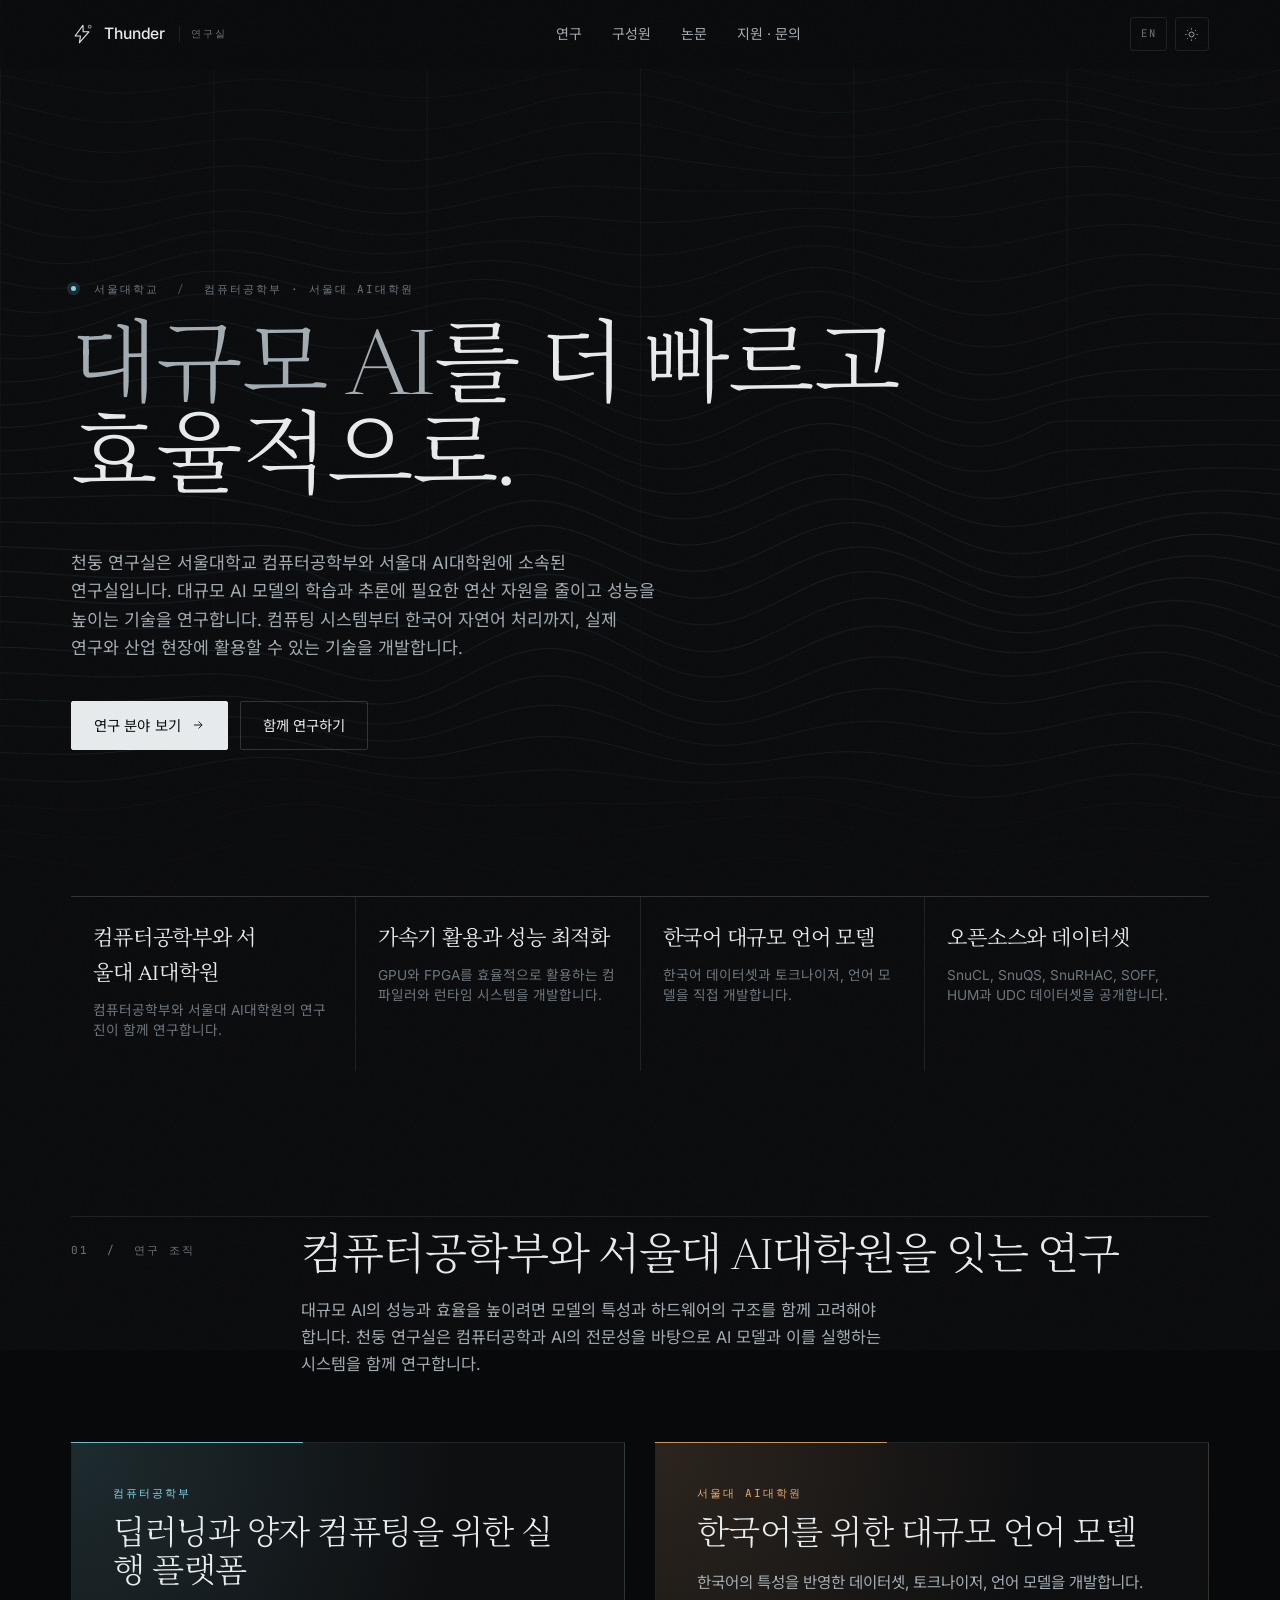
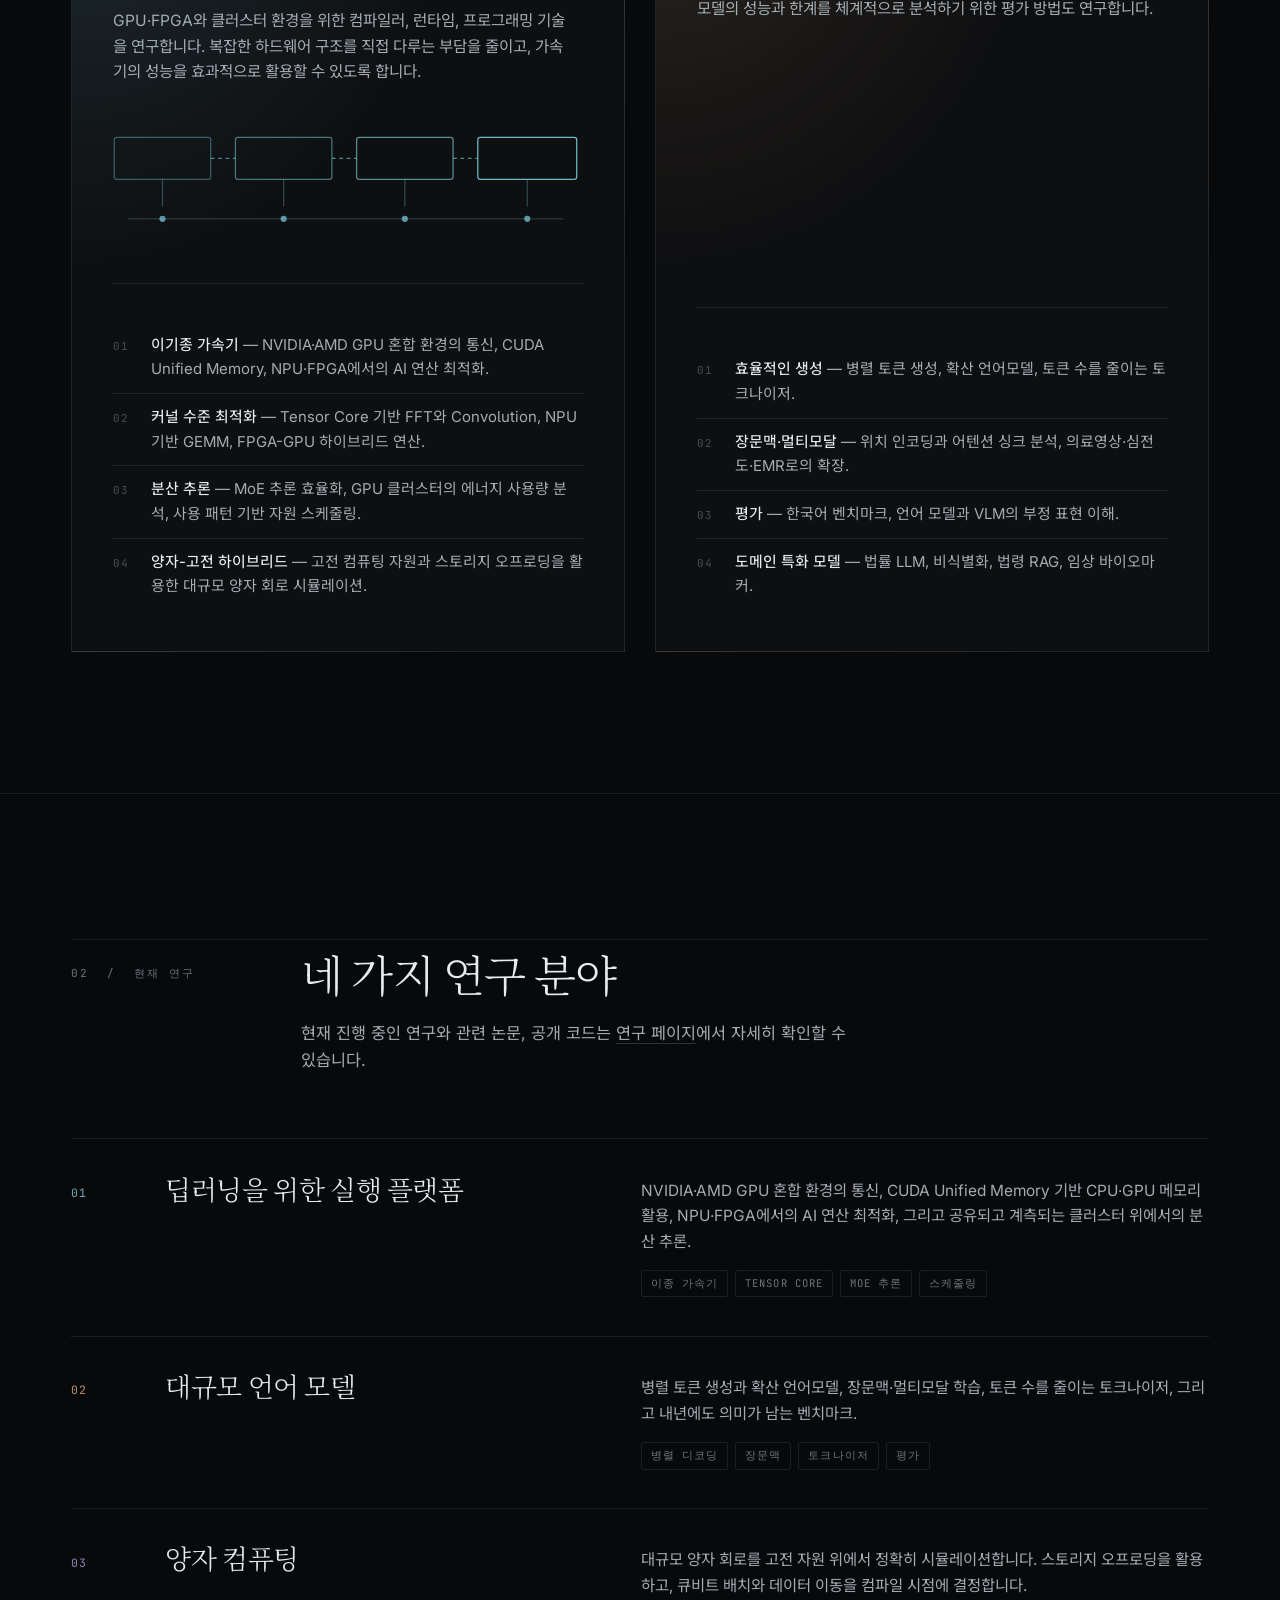
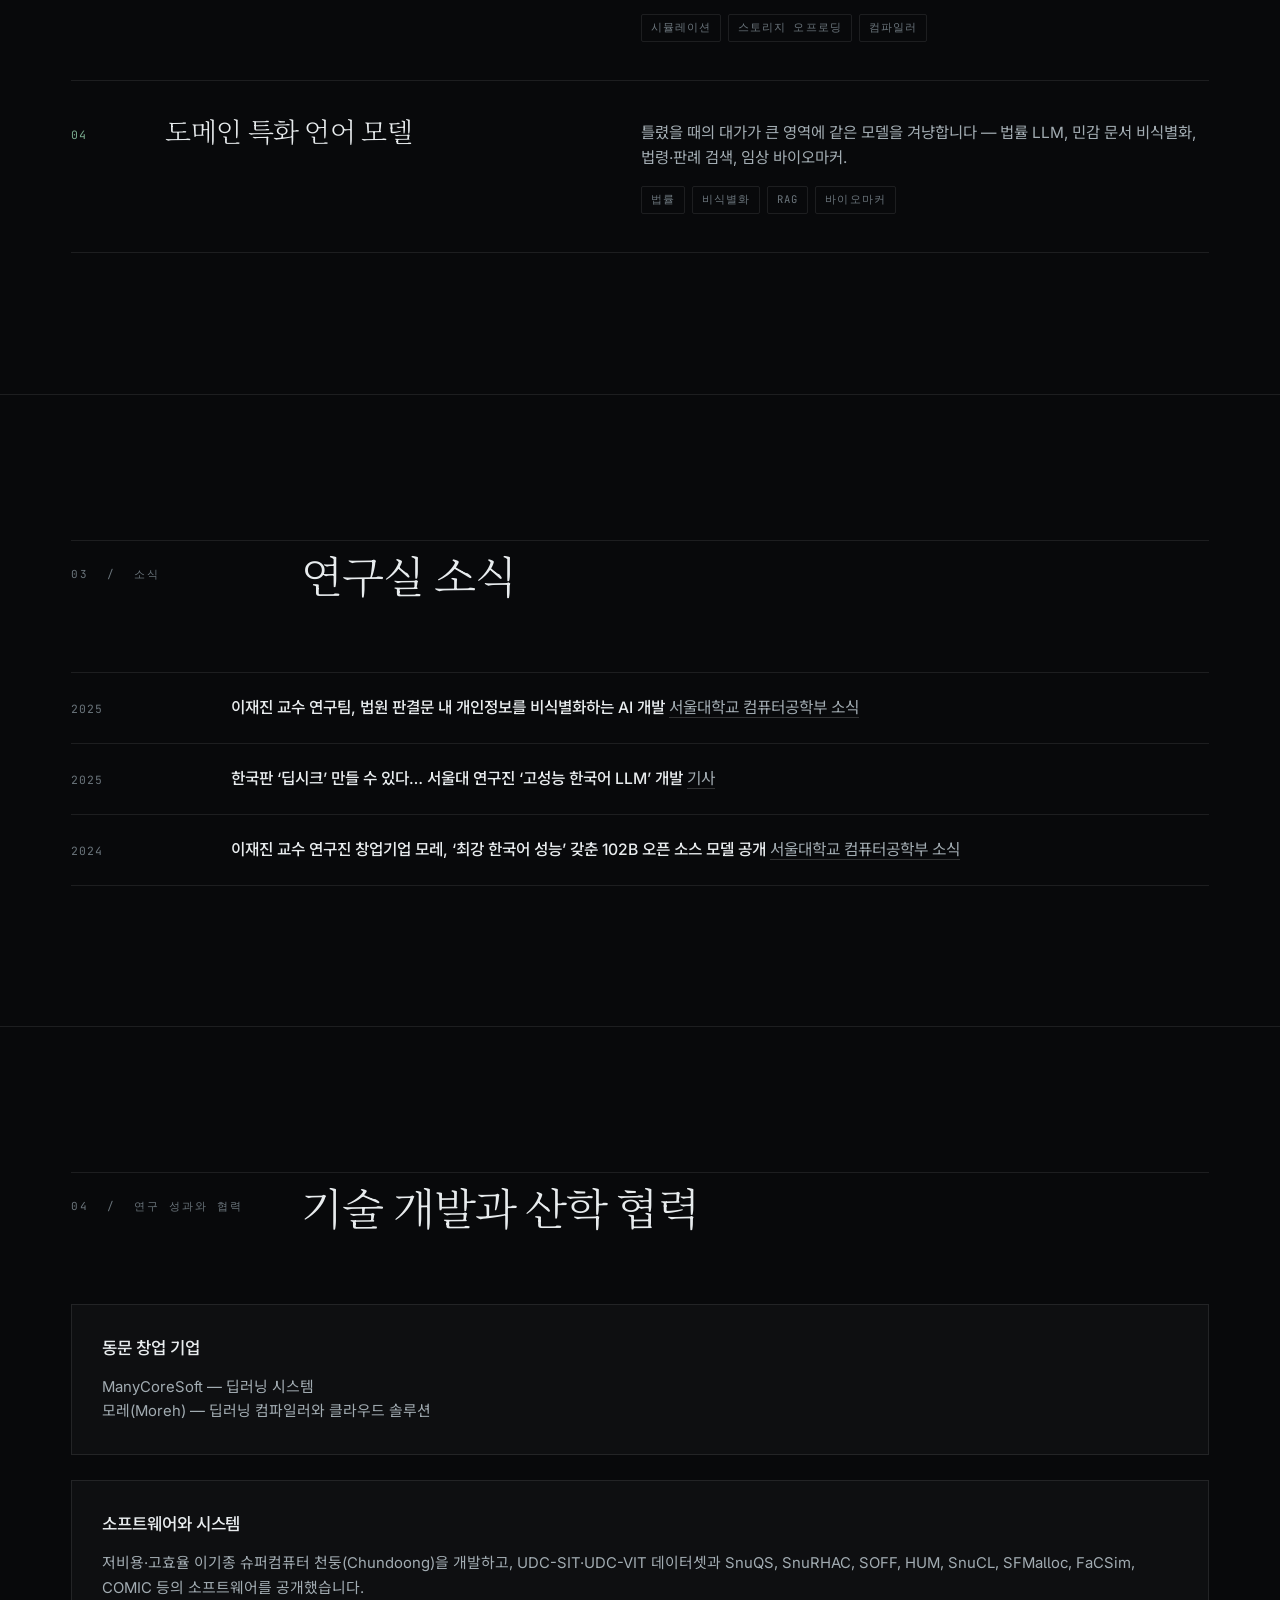
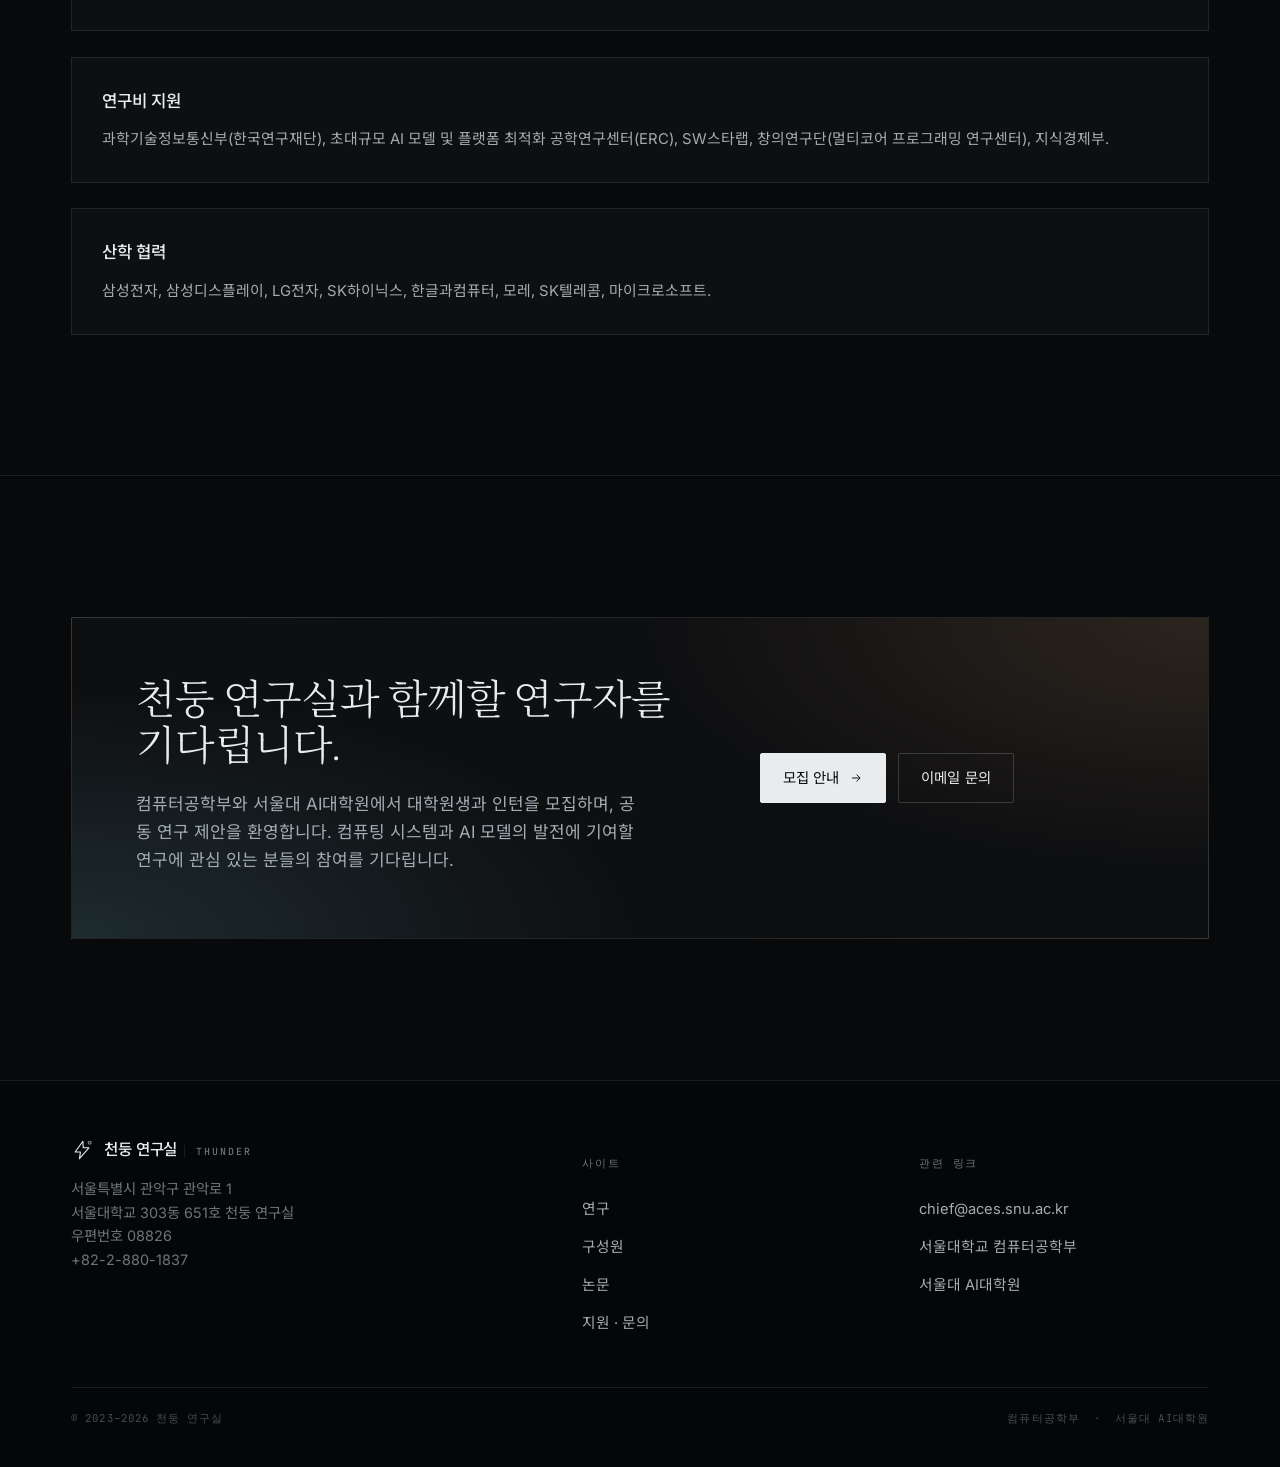
==== commit d13b2cbc: "refactor: updated content" ====
--- a/ko/index.html
+++ b/ko/index.html
@@ -4,7 +4,7 @@
 <meta charset="utf-8">
 <meta name="viewport" content="width=device-width, initial-scale=1">
 <title>천둥 연구실 — 서울대학교 THUNDER Research Group</title>
-<meta name="description" content="천둥 연구실은 딥러닝과 양자 컴퓨팅을 위한 실행 플랫폼을 만들고, 한국어 대규모 언어 모델을 연구합니다.">
+<meta name="description" content="서울대학교 천둥 연구실은 딥러닝·양자 컴퓨팅을 위한 실행 플랫폼과 한국어 대규모 언어 모델을 연구합니다.">
 <link rel="preconnect" href="https://fonts.googleapis.com">
 <link rel="preconnect" href="https://fonts.gstatic.com" crossorigin>
 <link href="https://fonts.googleapis.com/css2?family=Inter:wght@400;450;500&family=JetBrains+Mono:wght@400&family=Newsreader:ital,opsz,wght@0,6..72,300;0,6..72,400;1,6..72,300&family=Noto+Sans+KR:wght@400;500&family=Noto+Serif+KR:wght@300;400&display=swap" rel="stylesheet">
@@ -29,7 +29,7 @@
       <a href="research.html">연구</a>
       <a href="people.html">구성원</a>
       <a href="publications.html">논문</a>
-      <a href="join.html">지원 · 연락</a>
+      <a href="join.html">지원 · 문의</a>
     </nav>
 
     <div class="hdr-tools">
@@ -57,20 +57,20 @@
       <span class="dot" aria-hidden="true"></span>
       <span class="eyebrow">서울대학교</span>
       <span class="eyebrow" style="color:var(--ink-4)">/</span>
-      <span class="eyebrow">컴퓨터공학부 &#183; 데이터사이언스대학원</span>
-    </div>
-
-    <h1 class="display"><em>대규모 AI</em>를 실용적으로 가속합니다.</h1>
+      <span class="eyebrow">컴퓨터공학부 &#183; 서울대 AI대학원</span>
+    </div>
+
+    <h1 class="display"><em>대규모 AI</em>를 더 빠르고 효율적으로.</h1>
 
     <p class="hero-lede">
-      천둥 연구실은 서울대학교 공과대학 컴퓨터공학부와 데이터사이언스대학원에 함께 속해 있는
-      연구실입니다. 대규모 AI 모델의 학습과 추론을 가속하고 모델의 크기를 줄이는 것을 목표로 하며,
-      딥러닝의 관점에서 자연어 처리도 함께 연구합니다. 실용적인 접근을 지향합니다.
+      천둥 연구실은 서울대학교 컴퓨터공학부와 서울대 AI대학원에 소속된 연구실입니다.
+      대규모 AI 모델의 학습과 추론에 필요한 연산 자원을 줄이고 성능을 높이는 기술을 연구합니다.
+      컴퓨팅 시스템부터 한국어 자연어 처리까지, 실제 연구와 산업 현장에 활용할 수 있는 기술을 개발합니다.
     </p>
 
     <div class="hero-cta">
       <a class="btn btn-primary" href="research.html">
-        연구 살펴보기
+        연구 분야 보기
         <svg viewBox="0 0 24 24" fill="none" stroke="currentColor" stroke-width="1.6" aria-hidden="true"><path d="M5 12h14M13 6l6 6-6 6"/></svg>
       </a>
       <a class="btn btn-ghost" href="join.html">함께 연구하기</a>
@@ -79,10 +79,10 @@
 
   <div class="wrap">
     <div class="hero-strip">
-      <div class="strip-cell"><b>두 학과</b><p>컴퓨터공학부와 데이터사이언스대학원에 걸친 하나의 연구실.</p></div>
-      <div class="strip-cell"><b>프로그래밍 장벽 너머</b><p>이기종 기계를 실제로 쓸 수 있게 만드는 컴파일러와 런타임, 시스템.</p></div>
-      <div class="strip-cell"><b>한국어를 위한 LLM</b><p>한국어를 위한 데이터셋과 토크나이저, 그리고 모델을 처음부터.</p></div>
-      <div class="strip-cell"><b>공개된 소프트웨어</b><p>SnuCL, SnuQS, SnuRHAC, SOFF, HUM과 UDC 데이터셋을 공개하고 있습니다.</p></div>
+      <div class="strip-cell"><b>컴퓨터공학부와 서울대 AI대학원</b><p>컴퓨터공학부와 서울대 AI대학원의 연구진이 함께 연구합니다.</p></div>
+      <div class="strip-cell"><b>가속기 활용과 성능 최적화</b><p>GPU와 FPGA를 효율적으로 활용하는 컴파일러와 런타임 시스템을 개발합니다.</p></div>
+      <div class="strip-cell"><b>한국어 대규모 언어 모델</b><p>한국어 데이터셋과 토크나이저, 언어 모델을 직접 개발합니다.</p></div>
+      <div class="strip-cell"><b>오픈소스와 데이터셋</b><p>SnuCL, SnuQS, SnuRHAC, SOFF, HUM과 UDC 데이터셋을 공개합니다.</p></div>
     </div>
   </div>
 </section>
@@ -92,13 +92,13 @@
   <div class="wrap">
     <div class="sec-head" data-reveal>
       <div class="rule" aria-hidden="true"></div>
-      <div class="eyebrow">01 &nbsp;/&nbsp; 학과</div>
-      <div>
-        <h2 class="sec-title">하나의 연구실, 두 학과</h2>
+      <div class="eyebrow">01 &nbsp;/&nbsp; 연구 조직</div>
+      <div>
+        <h2 class="sec-title">컴퓨터공학부와 서울대 AI대학원을 잇는 연구</h2>
         <p class="sec-lede" style="margin-top:14px">
-          가속기 기반 이기종 시스템은 대규모 응용을 실행하는 사실상의 표준이 되었지만,
-          모델 설계자와 기계 사이에는 여전히 프로그래밍 장벽이 놓여 있습니다.
-          우리는 그 장벽의 양쪽을 모두 연구합니다.
+          대규모 AI의 성능과 효율을 높이려면 모델의 특성과 하드웨어의 구조를 함께 고려해야 합니다.
+          천둥 연구실은 컴퓨터공학과 AI의 전문성을 바탕으로
+          AI 모델과 이를 실행하는 시스템을 함께 연구합니다.
         </p>
       </div>
     </div>
@@ -110,8 +110,8 @@
         <div class="division-idx">컴퓨터공학부</div>
         <h3>딥러닝과 양자 컴퓨팅을 위한 실행 플랫폼</h3>
         <p class="desc">
-          GPU와 FPGA, 클러스터를 위한 컴파일러와 런타임 시스템, 프로그래밍 환경.
-          모델 설계자가 기계를 속속들이 알지 못해도 기계를 온전히 쓸 수 있도록 만듭니다.
+          GPU·FPGA와 클러스터 환경을 위한 컴파일러, 런타임, 프로그래밍 기술을 연구합니다.
+          복잡한 하드웨어 구조를 직접 다루는 부담을 줄이고, 가속기의 성능을 효과적으로 활용할 수 있도록 합니다.
         </p>
 
         <div class="figure" aria-hidden="true">
@@ -133,20 +133,20 @@
         </div>
 
         <ul>
-          <li><i>01</i><span><b>자동 병렬화</b> — 다중 노드·다중 GPU 시스템에서 DNN에 가장 적합한 병렬화 기법을 자동으로 찾습니다.</span></li>
-          <li><i>02</i><span><b>GPU 메모리 너머</b> — DeepUM과 SnuRHAC은 CUDA Unified Memory와 호스트 메모리, SSD를 활용해 GPU 용량을 넘어선 실행을 가능하게 합니다.</span></li>
-          <li><i>03</i><span><b>FPGA를 위한 프레임워크</b> — SOFF는 사용자 주석 없이 OpenCL과 CUDA를 FPGA로 합성합니다.</span></li>
-          <li><i>04</i><span><b>양자 시뮬레이션</b> — SnuQS는 저장장치를 이용해 전체 상태 회로 시뮬레이션을 확장합니다.</span></li>
+          <li><i>01</i><span><b>이기종 가속기</b> — NVIDIA·AMD GPU 혼합 환경의 통신, CUDA Unified Memory, NPU·FPGA에서의 AI 연산 최적화.</span></li>
+          <li><i>02</i><span><b>커널 수준 최적화</b> — Tensor Core 기반 FFT와 Convolution, NPU 기반 GEMM, FPGA-GPU 하이브리드 연산.</span></li>
+          <li><i>03</i><span><b>분산 추론</b> — MoE 추론 효율화, GPU 클러스터의 에너지 사용량 분석, 사용 패턴 기반 자원 스케줄링.</span></li>
+          <li><i>04</i><span><b>양자-고전 하이브리드</b> — 고전 컴퓨팅 자원과 스토리지 오프로딩을 활용한 대규모 양자 회로 시뮬레이션.</span></li>
         </ul>
       </article>
 
       <!-- DS -->
       <article class="division ds" data-reveal style="--d:110ms">
-        <div class="division-idx">데이터사이언스대학원</div>
+        <div class="division-idx">서울대 AI대학원</div>
         <h3>한국어를 위한 대규모 언어 모델</h3>
         <p class="desc">
-          리더보드가 염두에 두지 않았던 언어를 위한 데이터셋과 토크나이저, 모델.
-          그리고 그것이 실제로 작동했는지 말할 수 있게 해 주는 평가.
+          한국어의 특성을 반영한 데이터셋, 토크나이저, 언어 모델을 개발합니다.
+          모델의 성능과 한계를 체계적으로 분석하기 위한 평가 방법도 연구합니다.
         </p>
 
         <div class="figure" aria-hidden="true">
@@ -165,10 +165,10 @@
         </div>
 
         <ul>
-          <li><i>01</i><span><b>한국어 데이터셋</b> — LLM 학습을 위한 대규모 웹 크롤링과 비식별화, 중복 제거.</span></li>
-          <li><i>02</i><span><b>한국어 토크나이저</b> — 형태소를 고려해 단어당 토큰 수를 줄이는 Thunder-Tok.</span></li>
-          <li><i>03</i><span><b>한국어 언어 모델</b> — 최소한의 자원으로 한국어에 적응시킨 Thunder-LLM.</span></li>
-          <li><i>04</i><span><b>벤치마크</b> — 모델이 아직 하지 못하는 것을 재는 Thunder-NUBench와 Thunder-KoNUBench.</span></li>
+          <li><i>01</i><span><b>효율적인 생성</b> — 병렬 토큰 생성, 확산 언어모델, 토큰 수를 줄이는 토크나이저.</span></li>
+          <li><i>02</i><span><b>장문맥·멀티모달</b> — 위치 인코딩과 어텐션 싱크 분석, 의료영상·심전도·EMR로의 확장.</span></li>
+          <li><i>03</i><span><b>평가</b> — 한국어 벤치마크, 언어 모델과 VLM의 부정 표현 이해.</span></li>
+          <li><i>04</i><span><b>도메인 특화 모델</b> — 법률 LLM, 비식별화, 법령 RAG, 임상 바이오마커.</span></li>
         </ul>
       </article>
 
@@ -185,9 +185,9 @@
       <div>
         <h2 class="sec-title">네 가지 연구 분야</h2>
         <p class="sec-lede" style="margin-top:14px">
-          각 분야마다 학생과 코드, 발표된 결과가 뒤에 있습니다.
-          <a href="research.html" style="color:var(--ink-2);border-bottom:1px solid var(--line-2)">연구 페이지</a>에
-          자세히 적어 두었습니다.
+          현재 진행 중인 연구와 관련 논문, 공개 코드는
+          <a href="research.html" style="color:var(--ink-2);border-bottom:1px solid var(--line-2)">연구 페이지</a>에서
+          자세히 확인할 수 있습니다.
         </p>
       </div>
     </div>
@@ -197,9 +197,8 @@
         <div class="n">01</div>
         <h3>딥러닝을 위한 실행 플랫폼</h3>
         <div class="body">
-          <p>다중 노드·다중 GPU 시스템에서의 DNN 자동 병렬화, 메모리와 클러스터를 투명하게 다루는
-          DeepUM과 SnuRHAC, 커널을 생성하는 DeepCuts, 그리고 FPGA를 위한 풀스택 딥러닝 프레임워크.</p>
-          <div class="tags"><span class="tag">병렬화</span><span class="tag">통합 메모리</span><span class="tag">FPGA</span><span class="tag">커널</span></div>
+          <p>NVIDIA·AMD GPU 혼합 환경의 통신, CUDA Unified Memory 기반 CPU·GPU 메모리 활용, NPU·FPGA에서의 AI 연산 최적화, 그리고 공유되고 계측되는 클러스터 위에서의 분산 추론.</p>
+          <div class="tags"><span class="tag">이종 가속기</span><span class="tag">Tensor Core</span><span class="tag">MoE 추론</span><span class="tag">스케줄링</span></div>
         </div>
       </article>
 
@@ -207,9 +206,8 @@
         <div class="n">02</div>
         <h3>대규모 언어 모델</h3>
         <div class="body">
-          <p>처음부터 만든 한국어 데이터셋과 토크나이저, 언어 모델. 그리고 그것을 감당할 수 있게 만드는
-          학습 기법과 에너지 특성 분석, 모델 압축.</p>
-          <div class="tags"><span class="tag">한국어 데이터</span><span class="tag">토크나이저</span><span class="tag">모델 압축</span><span class="tag">에너지</span></div>
+          <p>병렬 토큰 생성과 확산 언어모델, 장문맥·멀티모달 학습, 토큰 수를 줄이는 토크나이저, 그리고 내년에도 의미가 남는 벤치마크.</p>
+          <div class="tags"><span class="tag">병렬 디코딩</span><span class="tag">장문맥</span><span class="tag">토크나이저</span><span class="tag">평가</span></div>
         </div>
       </article>
 
@@ -217,23 +215,20 @@
         <div class="n">03</div>
         <h3>양자 컴퓨팅</h3>
         <div class="body">
-          <p>컴파일러와 런타임, 시뮬레이터로 이어지는 소프트웨어 스택. SnuQS는 NVMe SSD와 HDD를 갖춘
-          워크스테이션에서 42큐비트 양자 우위 회로를 시뮬레이션했으며, 이는 기존 전체 상태 시뮬레이터보다
-          256배 큰 규모입니다.</p>
-          <div class="tags"><span class="tag">SnuQS</span><span class="tag">전체 상태 시뮬레이션</span><span class="tag">저장장치 I/O</span></div>
+          <p>대규모 양자 회로를 고전 자원 위에서 정확히 시뮬레이션합니다. 스토리지 오프로딩을 활용하고, 큐비트 배치와 데이터 이동을 컴파일 시점에 결정합니다.</p>
+          <div class="tags"><span class="tag">시뮬레이션</span><span class="tag">스토리지 오프로딩</span><span class="tag">컴파일러</span></div>
         </div>
       </article>
 
       <article class="area" data-area="vision" data-reveal>
         <div class="n">04</div>
-        <h3>언더디스플레이 카메라 영상 복원</h3>
+        <h3>도메인 특화 언어 모델</h3>
         <div class="body">
-          <p>디스플레이 아래에 놓인 카메라는 빛을 잃고 회절을 얻습니다. 우리는 합성 열화가 아니라
-          실제 환경을 담은 데이터셋 UDC-SIT과 UDC-VIT을 만들고, 그 위에서 동작하는 딥러닝 복원 기법을
-          연구합니다.</p>
-          <div class="tags"><span class="tag">UDC-SIT</span><span class="tag">UDC-VIT</span><span class="tag">영상 복원</span></div>
-        </div>
-      </article>
+          <p>틀렸을 때의 대가가 큰 영역에 같은 모델을 겨냥합니다 — 법률 LLM, 민감 문서 비식별화, 법령·판례 검색, 임상 바이오마커.</p>
+          <div class="tags"><span class="tag">법률</span><span class="tag">비식별화</span><span class="tag">RAG</span><span class="tag">바이오마커</span></div>
+        </div>
+      </article>
+
     </div>
   </div>
 </section>
@@ -251,9 +246,9 @@
     </div>
 
     <div class="news">
-      <div class="news-item" data-reveal><time>2025</time><p><b>이재진 교수 연구팀, 법원 판결문 내 개인정보 비식별화하는 AI 개발</b> <a href="https://cse.snu.ac.kr/community/news/1192" rel="noopener" style="border-bottom:1px solid var(--line-2)">서울대 컴퓨터공학부 소식</a></p></div>
+      <div class="news-item" data-reveal><time>2025</time><p><b>이재진 교수 연구팀, 법원 판결문 내 개인정보를 비식별화하는 AI 개발</b> <a href="https://cse.snu.ac.kr/community/news/1192" rel="noopener" style="border-bottom:1px solid var(--line-2)">서울대학교 컴퓨터공학부 소식</a></p></div>
       <div class="news-item" data-reveal><time>2025</time><p><b>한국판 &#8216;딥시크&#8217; 만들 수 있다&#8230; 서울대 연구진 &#8216;고성능 한국어 LLM&#8217; 개발</b> <a href="https://n.news.naver.com/article/584/0000033143" rel="noopener" style="border-bottom:1px solid var(--line-2)">기사</a></p></div>
-      <div class="news-item" data-reveal><time>2024</time><p><b>이재진 교수 연구진 창업기업 모레, &#8216;최강 한국어 성능&#8217; 갖춘 102B 오픈 소스 모델 공개</b> <a href="https://cse.snu.ac.kr/community/news/1182" rel="noopener" style="border-bottom:1px solid var(--line-2)">서울대 컴퓨터공학부 소식</a></p></div>
+      <div class="news-item" data-reveal><time>2024</time><p><b>이재진 교수 연구진 창업기업 모레, &#8216;최강 한국어 성능&#8217; 갖춘 102B 오픈 소스 모델 공개</b> <a href="https://cse.snu.ac.kr/community/news/1182" rel="noopener" style="border-bottom:1px solid var(--line-2)">서울대학교 컴퓨터공학부 소식</a></p></div>
     </div>
   </div>
 </section>
@@ -263,20 +258,20 @@
   <div class="wrap">
     <div class="sec-head" data-reveal>
       <div class="rule" aria-hidden="true"></div>
-      <div class="eyebrow">04 &nbsp;/&nbsp; 연구실 주변</div>
-      <div><h2 class="sec-title">창업과 소프트웨어, 그리고 지원</h2></div>
+      <div class="eyebrow">04 &nbsp;/&nbsp; 연구 성과와 협력</div>
+      <div><h2 class="sec-title">기술 개발과 산학 협력</h2></div>
     </div>
 
     <div class="cards">
       <div class="card" data-reveal>
-        <h4>동문 창업</h4>
+        <h4>동문 창업 기업</h4>
         <p><a href="http://manycoresoft.co.kr/" rel="noopener">ManyCoreSoft</a> — 딥러닝 시스템<br>
         <a href="https://moreh.io/" rel="noopener">모레(Moreh)</a> — 딥러닝 컴파일러와 클라우드 솔루션</p>
       </div>
       <div class="card" data-reveal>
         <h4>소프트웨어와 시스템</h4>
-        <p>저비용 고효율 이기종 슈퍼컴퓨터 천둥(Chundoong), UDC-SIT과 UDC-VIT 데이터셋,
-        그리고 GitHub에 공개된 SnuQS, SnuRHAC, SOFF, HUM, SnuCL, SFMalloc, FaCSim, COMIC.</p>
+        <p>저비용·고효율 이기종 슈퍼컴퓨터 천둥(Chundoong)을 개발하고, UDC-SIT·UDC-VIT 데이터셋과
+        SnuQS, SnuRHAC, SOFF, HUM, SnuCL, SFMalloc, FaCSim, COMIC 등의 소프트웨어를 공개했습니다.</p>
       </div>
       <div class="card" data-reveal>
         <h4>연구비 지원</h4>
@@ -296,10 +291,10 @@
   <div class="wrap">
     <div class="cta" data-reveal>
       <div>
-        <h2>아무도 보지 않는 계층을 함께 만들 분을 찾습니다.</h2>
+        <h2>천둥 연구실과 함께할 연구자를 기다립니다.</h2>
         <p>
-          두 학과 모두에서 대학원생과 인턴, 공동 연구자를 받고 있습니다. 모델이 무엇을 필요로 하는지
-          알고 싶은 시스템 연구자와, 기계가 무엇을 할 수 있는지 알고 싶은 모델 연구자 모두를 환영합니다.
+          컴퓨터공학부와 서울대 AI대학원에서 대학원생과 인턴을 모집하며, 공동 연구 제안을 환영합니다.
+          컴퓨팅 시스템과 AI 모델의 발전에 기여할 연구에 관심 있는 분들의 참여를 기다립니다.
         </p>
       </div>
       <div style="display:flex;flex-wrap:wrap;gap:12px">
@@ -307,7 +302,7 @@
           모집 안내
           <svg viewBox="0 0 24 24" fill="none" stroke="currentColor" stroke-width="1.6" aria-hidden="true"><path d="M5 12h14M13 6l6 6-6 6"/></svg>
         </a>
-        <a class="btn btn-ghost" href="mailto:chief@aces.snu.ac.kr">연구실에 메일 보내기</a>
+        <a class="btn btn-ghost" href="mailto:chief@aces.snu.ac.kr">이메일 문의</a>
       </div>
     </div>
   </div>
@@ -340,21 +335,21 @@
           <li><a href="research.html">연구</a></li>
           <li><a href="people.html">구성원</a></li>
           <li><a href="publications.html">논문</a></li>
-          <li><a href="join.html">지원 · 연락</a></li>
+          <li><a href="join.html">지원 · 문의</a></li>
         </ul>
       </div>
       <div>
         <h5>관련 링크</h5>
         <ul>
           <li><a href="mailto:chief@aces.snu.ac.kr">chief@aces.snu.ac.kr</a></li>
-          <li><a href="https://cse.snu.ac.kr/" rel="noopener">서울대 컴퓨터공학부</a></li>
-          <li><a href="https://gsds.snu.ac.kr/" rel="noopener">서울대 데이터사이언스대학원</a></li>
+          <li><a href="https://cse.snu.ac.kr/" rel="noopener">서울대학교 컴퓨터공학부</a></li>
+          <li><a href="https://gsds.snu.ac.kr/" rel="noopener">서울대 AI대학원</a></li>
         </ul>
       </div>
     </div>
     <div class="footer-base">
       <span>&copy; 2023&#8211;<span data-year>2026</span> 천둥 연구실</span>
-      <span>컴퓨터공학부 &nbsp;·&nbsp; 데이터사이언스대학원</span>
+      <span>컴퓨터공학부 &nbsp;·&nbsp; 서울대 AI대학원</span>
     </div>
   </div>
 </footer>
--- a/assets/css/style.css
+++ b/assets/css/style.css
@@ -345,8 +345,8 @@
   margin: 16px 0 14px;
 }
 .division p.desc { color: var(--ink-2); font-size: .975rem; max-width: 46ch; }
-.division .figure { margin: 30px 0 26px; }
-.division ul { margin-top: auto; padding-top: 26px; border-top: var(--rule) solid var(--line); }
+.division .figure { margin: 30px 0 34px; }
+.division ul { margin-top: auto; padding-top: 38px; border-top: var(--rule) solid var(--line); }
 .division li {
   display: flex; align-items: baseline; gap: 14px;
   padding: 11px 0;
@@ -391,6 +391,7 @@
   font-family: var(--mono); font-size: .66rem; letter-spacing: .1em; text-transform: uppercase;
   padding: 4px 9px; border: var(--rule) solid var(--line); border-radius: 2px; color: var(--ink-3);
 }
+.tag.award { color: var(--ds); border-color: color-mix(in srgb, var(--ds) 45%, transparent); }
 [data-area="systems"]   { --tone: var(--area-systems); }
 [data-area="lm"]        { --tone: var(--area-lm); }
 [data-area="quantum"]   { --tone: var(--area-quantum); }
@@ -400,6 +401,91 @@
 .area.ds { --tone: var(--ds); }
 .area .n { color: color-mix(in srgb, var(--tone, var(--cs)) 70%, var(--ink-4)); }
 
+/* ---------- Projects ----------
+   A named system (DeepUM, SnuQS…) or a research thrust, given a spec-sheet
+   layout: identity on the left, argument on the right, hard numbers pulled
+   out of the prose where the old site buried them.                          */
+.projects { display: grid; gap: var(--rule); background: var(--line); border-block: var(--rule) solid var(--line); }
+.project {
+  display: grid; gap: 22px;
+  /* left padding clears the accent bar that grows on hover */
+  padding: clamp(28px, 3.4vw, 46px) clamp(18px, 2vw, 30px)
+           clamp(28px, 3.4vw, 46px) clamp(26px, 2.8vw, 42px);
+  background: var(--bg);
+  position: relative;
+}
+@media (min-width: 940px) {
+  .project { grid-template-columns: minmax(0, 250px) minmax(0, 1fr); column-gap: clamp(34px, 5vw, 76px); }
+  .project-side { position: sticky; top: 96px; align-self: start; }
+}
+.project::before {
+  content: ""; position: absolute; left: 0; top: 0; width: 3px; height: 0;
+  background: var(--tone, var(--cs)); opacity: .75;
+  transition: height .6s var(--ease);
+}
+.project:hover::before, .project:focus-within::before { height: 100%; }
+
+.project-idx {
+  font-family: var(--mono); font-size: .69rem; letter-spacing: .18em;
+  color: color-mix(in srgb, var(--tone, var(--cs)) 80%, var(--ink-3));
+}
+.project h3 {
+  margin-top: 10px;
+  font-family: var(--serif); font-weight: 300; letter-spacing: -.015em;
+  font-size: clamp(1.35rem, 2.2vw, 1.8rem); line-height: 1.18;
+}
+.project h3 .sys { font-family: var(--mono); font-weight: 400; font-size: .82em; letter-spacing: -.01em; }
+.project-role { margin-top: 10px; font-size: .9rem; color: var(--ink-3); max-width: 32ch; }
+
+.project-body { color: var(--ink-2); font-size: .975rem; max-width: 68ch; }
+.project-body p + p { margin-top: 15px; }
+
+/* a project stated as directions rather than prose */
+.project-body ul { margin-top: 15px; display: grid; gap: 11px; }
+.project-body li {
+  position: relative; padding-left: 20px;
+  font-size: .93rem; color: var(--ink-2);
+}
+.project-body li::before {
+  content: ""; position: absolute; left: 0; top: .66em;
+  width: 8px; height: var(--rule);
+  background: var(--tone, var(--ink-4)); opacity: .85;
+}
+.project-body li b { color: var(--ink); font-weight: 450; }
+.project-body li .sub { display: block; margin-top: 4px; color: var(--ink-3); font-size: .95em; }
+
+.metrics {
+  margin: 24px 0 0; padding: 0;
+  display: grid; gap: 1px;
+  grid-template-columns: repeat(auto-fit, minmax(148px, 1fr));
+  background: var(--line); border: var(--rule) solid var(--line);
+}
+.metrics > div { background: var(--bg); padding: 14px 16px; }
+.metrics dt {
+  font-family: var(--mono); font-size: .62rem; letter-spacing: .13em;
+  text-transform: uppercase; color: var(--ink-4);
+}
+.metrics dd {
+  margin: 7px 0 0; font-size: 1.45rem; line-height: 1.1; font-weight: 450;
+  color: var(--tone, var(--ink)); font-variant-numeric: tabular-nums;
+  letter-spacing: -.02em;
+}
+.metrics dd span { display: block; margin-top: 5px; font-size: .74rem; font-weight: 400; color: var(--ink-3); letter-spacing: 0; }
+
+.project-links { display: flex; flex-wrap: wrap; gap: 10px; margin-top: 22px; }
+.project-links a {
+  font-family: var(--mono); font-size: .66rem; letter-spacing: .1em; text-transform: uppercase;
+  padding: 6px 11px; border: var(--rule) solid var(--line); border-radius: 2px;
+  color: var(--ink-3);
+  transition: color .25s var(--ease), border-color .25s var(--ease), background .25s var(--ease);
+}
+.project-links a:hover { color: var(--ink); border-color: var(--line-2); background: var(--panel); }
+.project-links a.is-paper { color: color-mix(in srgb, var(--tone, var(--cs)) 80%, var(--ink-2)); border-color: color-mix(in srgb, var(--tone, var(--cs)) 32%, var(--line)); }
+@media (min-width: 940px) { .project-links { margin-top: 20px; } }
+
+/* a publication row that has just been jumped to from a project */
+.pub:target { background: var(--panel); box-shadow: inset 3px 0 0 var(--tone, var(--cs)); }
+
 /* ---------- Cards / lists ---------- */
 .cards { display: grid; gap: clamp(18px, 2vw, 26px); }
 @media (min-width: 760px)  { .cards.c2 { grid-template-columns: repeat(2, 1fr); } }
@@ -457,6 +543,16 @@
 }
 .filter:hover { color: var(--ink); border-color: var(--line-2); }
 .filter[aria-pressed="true"] { color: var(--bg); background: var(--ink); border-color: var(--ink); }
+
+/* the People page uses the same pills as section navigation rather than filters.
+   Deliberately not sticky: the pills wrap to several rows on a narrow screen,
+   and a stuck bar that tall covers the very headings it jumps to.            */
+a.filter { display: inline-flex; align-items: center; text-decoration: none; }
+/* the jump should read as instant, so these settle faster than the hover fade */
+.filters[data-section-nav] .filter { transition-duration: .12s; }
+a.filter[aria-current="true"] { color: var(--bg); background: var(--ink); border-color: var(--ink); }
+/* land the heading clear of the fixed header */
+.sec-head[id] { scroll-margin-top: 104px; }
 .filter[data-filter="systems"]   { --tone: var(--area-systems); }
 .filter[data-filter="lm"]        { --tone: var(--area-lm); }
 .filter[data-filter="quantum"]   { --tone: var(--area-quantum); }
@@ -480,14 +576,25 @@
 }
 .person:hover { background: var(--bg-elev); }
 .person .avatar {
-  width: 54px; height: 54px; border-radius: 50%;
-  display: grid; place-items: center; margin-bottom: 12px;
+  width: 72px; height: 72px; border-radius: 50%;
+  display: grid; place-items: center; margin-bottom: 14px;
   border: var(--rule) solid var(--line-2);
-  font-family: var(--serif); font-size: 1.15rem; color: var(--ink-2);
+  font-family: var(--serif); font-size: 1.35rem; color: var(--ink-2);
   background: var(--panel);
-}
-.person.cs .avatar { border-color: color-mix(in srgb, var(--cs) 55%, transparent); color: var(--cs); }
+  flex: none;
+}
+/* a real portrait fills the ring; initials stay the fallback for anyone without one */
+.person .avatar.has-photo { overflow: hidden; background: var(--bg-sunken); }
+.person .avatar img {
+  width: 100%; height: 100%; border-radius: 50%;
+  object-fit: cover; object-position: 50% 22%;
+  filter: saturate(.92) contrast(1.02);
+  transition: filter .4s var(--ease), transform .5s var(--ease);
+}
+.person:hover .avatar img { filter: saturate(1) contrast(1); transform: scale(1.04); }
+.person.cs .avatar, .person.cse .avatar { border-color: color-mix(in srgb, var(--cs) 55%, transparent); color: var(--cs); }
 .person.ds .avatar { border-color: color-mix(in srgb, var(--ds) 55%, transparent); color: var(--ds); }
+.person.ep .avatar { border-color: color-mix(in srgb, var(--area-quantum) 55%, transparent); color: var(--area-quantum); }
 .person h4 { font-size: 1.02rem; font-weight: 500; }
 .person h4 .kr { color: var(--ink-3); font-weight: 400; font-size: .85em; }
 .person .role { font-family: var(--mono); font-size: .67rem; letter-spacing: .13em; text-transform: uppercase; color: var(--ink-3); }
@@ -495,6 +602,65 @@
 .person .links { margin-top: auto; padding-top: 16px; display: flex; gap: 14px; }
 .person .links a { font-size: .78rem; color: var(--ink-3); border-bottom: var(--rule) solid var(--line); }
 .person .links a:hover { color: var(--ink); border-color: var(--line-2); }
+
+/* ---------- Alumni roster ----------
+   Tabular by nature: when they left, who, what they wrote, where they went.
+   Four columns on desktop, stacked with the name first on a phone.          */
+.roster { border-top: var(--rule) solid var(--line); }
+.roster-row, .roster-head {
+  display: grid; gap: 4px 26px;
+  grid-template-columns: minmax(0, 1fr);
+  padding: 16px 0;
+  border-bottom: var(--rule) solid var(--line);
+}
+@media (min-width: 900px) {
+  .roster-row, .roster-head {
+    grid-template-columns: 148px 200px minmax(0, 1fr) 210px;
+    align-items: baseline;
+    padding: 14px 0;
+  }
+}
+.roster-head {
+  padding: 10px 0; border-bottom-color: var(--line-2);
+  position: sticky; top: 69px; z-index: 5;
+  background: color-mix(in srgb, var(--bg) 94%, transparent);
+  backdrop-filter: blur(8px); -webkit-backdrop-filter: blur(8px);
+}
+.roster-head span {
+  font-family: var(--mono); font-size: .61rem; letter-spacing: .14em;
+  text-transform: uppercase; color: var(--ink-4);
+}
+@media (max-width: 899px) { .roster-head { display: none; } }
+.roster-row { transition: background .3s var(--ease); }
+.roster-row:hover { background: var(--bg-elev); }
+
+.ros-when {
+  font-family: var(--mono); font-size: .69rem; letter-spacing: .05em;
+  color: var(--ink-3); font-variant-numeric: tabular-nums;
+}
+.ros-when b { display: inline-block; min-width: 3.4em; color: var(--ink-2); font-weight: 400; }
+.ros-who { font-size: .95rem; color: var(--ink); }
+.ros-who .alt { color: var(--ink-3); font-size: .84em; }
+.ros-what { font-size: .89rem; color: var(--ink-2); }
+.ros-next { font-size: .85rem; color: var(--ink-3); }
+@media (max-width: 899px) {
+  .ros-who { order: -1; font-weight: 500; }
+  .ros-what { margin-top: 4px; }
+}
+
+/* a degree changes: give the eye a place to rest */
+.roster-group {
+  padding: 30px 0 12px; border-bottom: var(--rule) solid var(--line);
+  display: flex; align-items: baseline; gap: 14px;
+}
+.roster-group h4 {
+  font-family: var(--serif); font-weight: 300; letter-spacing: -.01em;
+  font-size: 1.2rem; color: var(--ink);
+}
+.roster-group .count {
+  font-family: var(--mono); font-size: .64rem; letter-spacing: .12em;
+  text-transform: uppercase; color: var(--ink-4);
+}
 
 /* ---------- Photo gallery ---------- */
 .gallery {
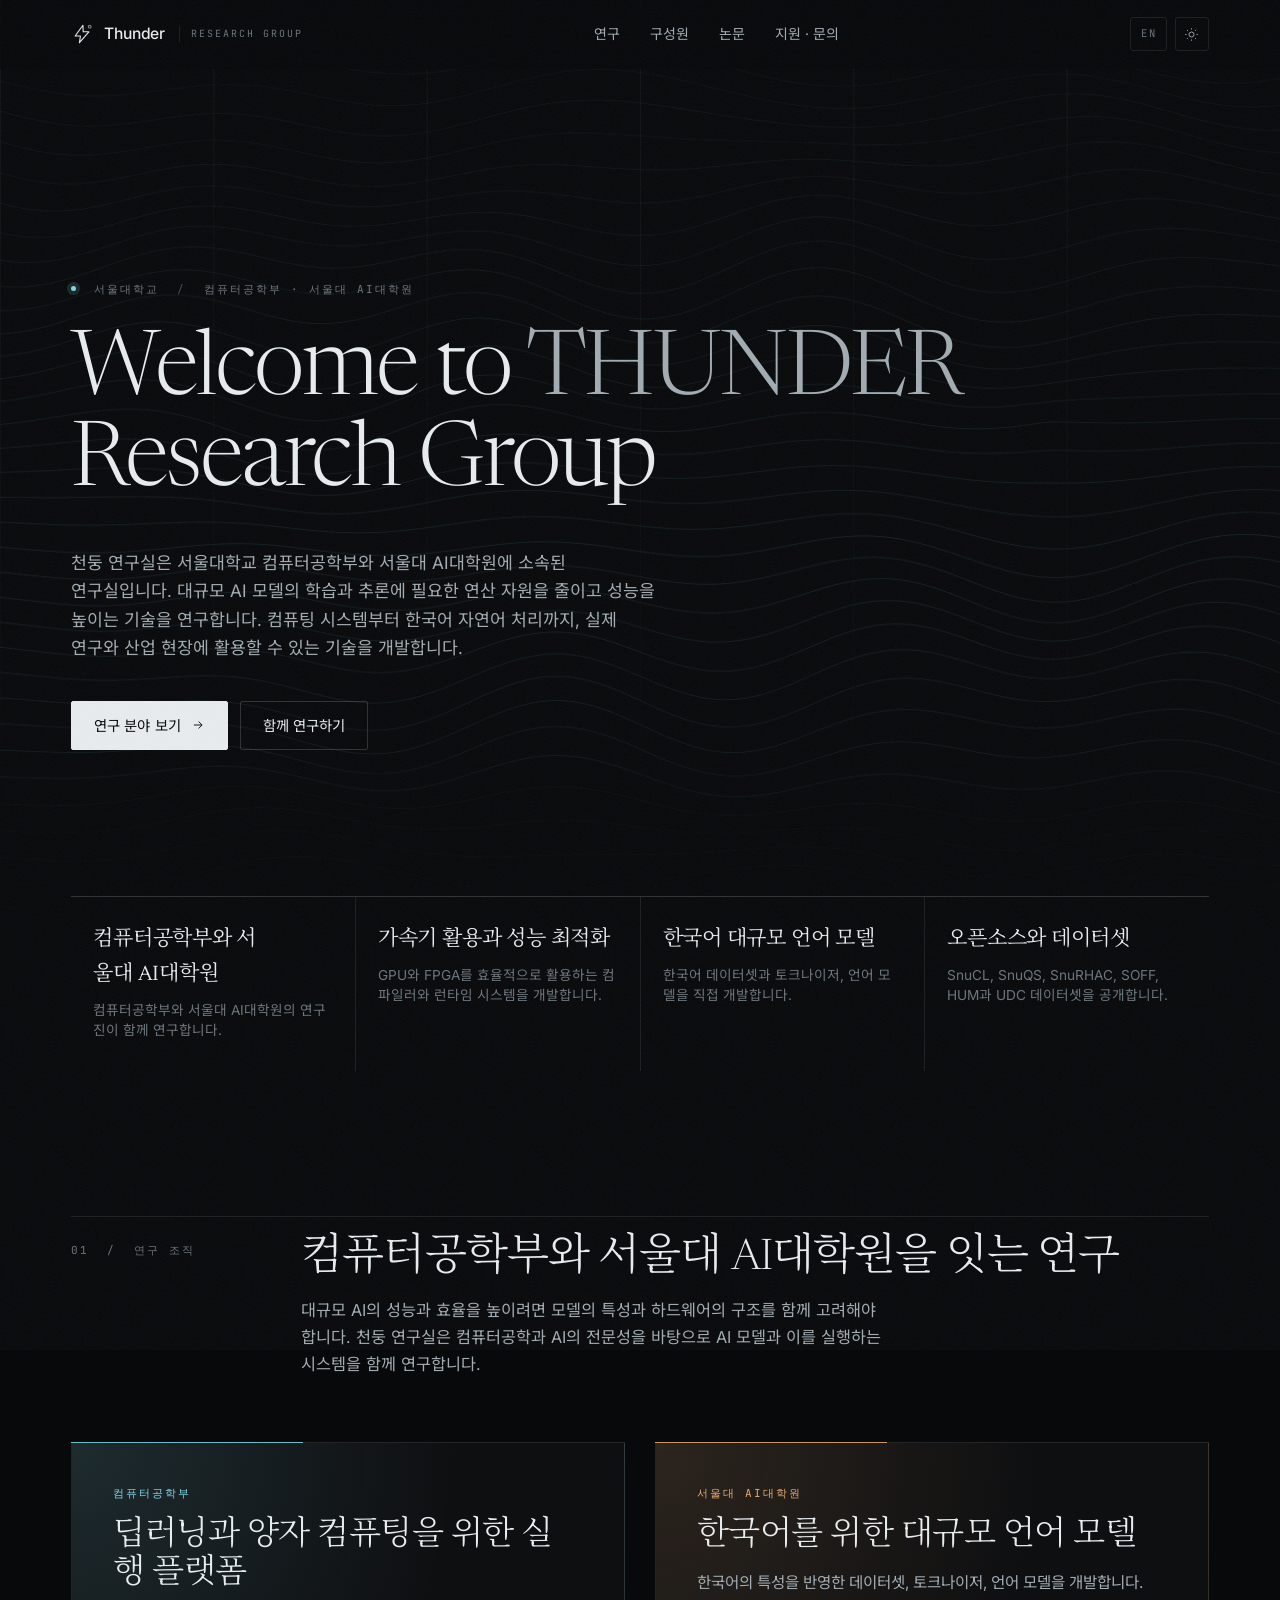
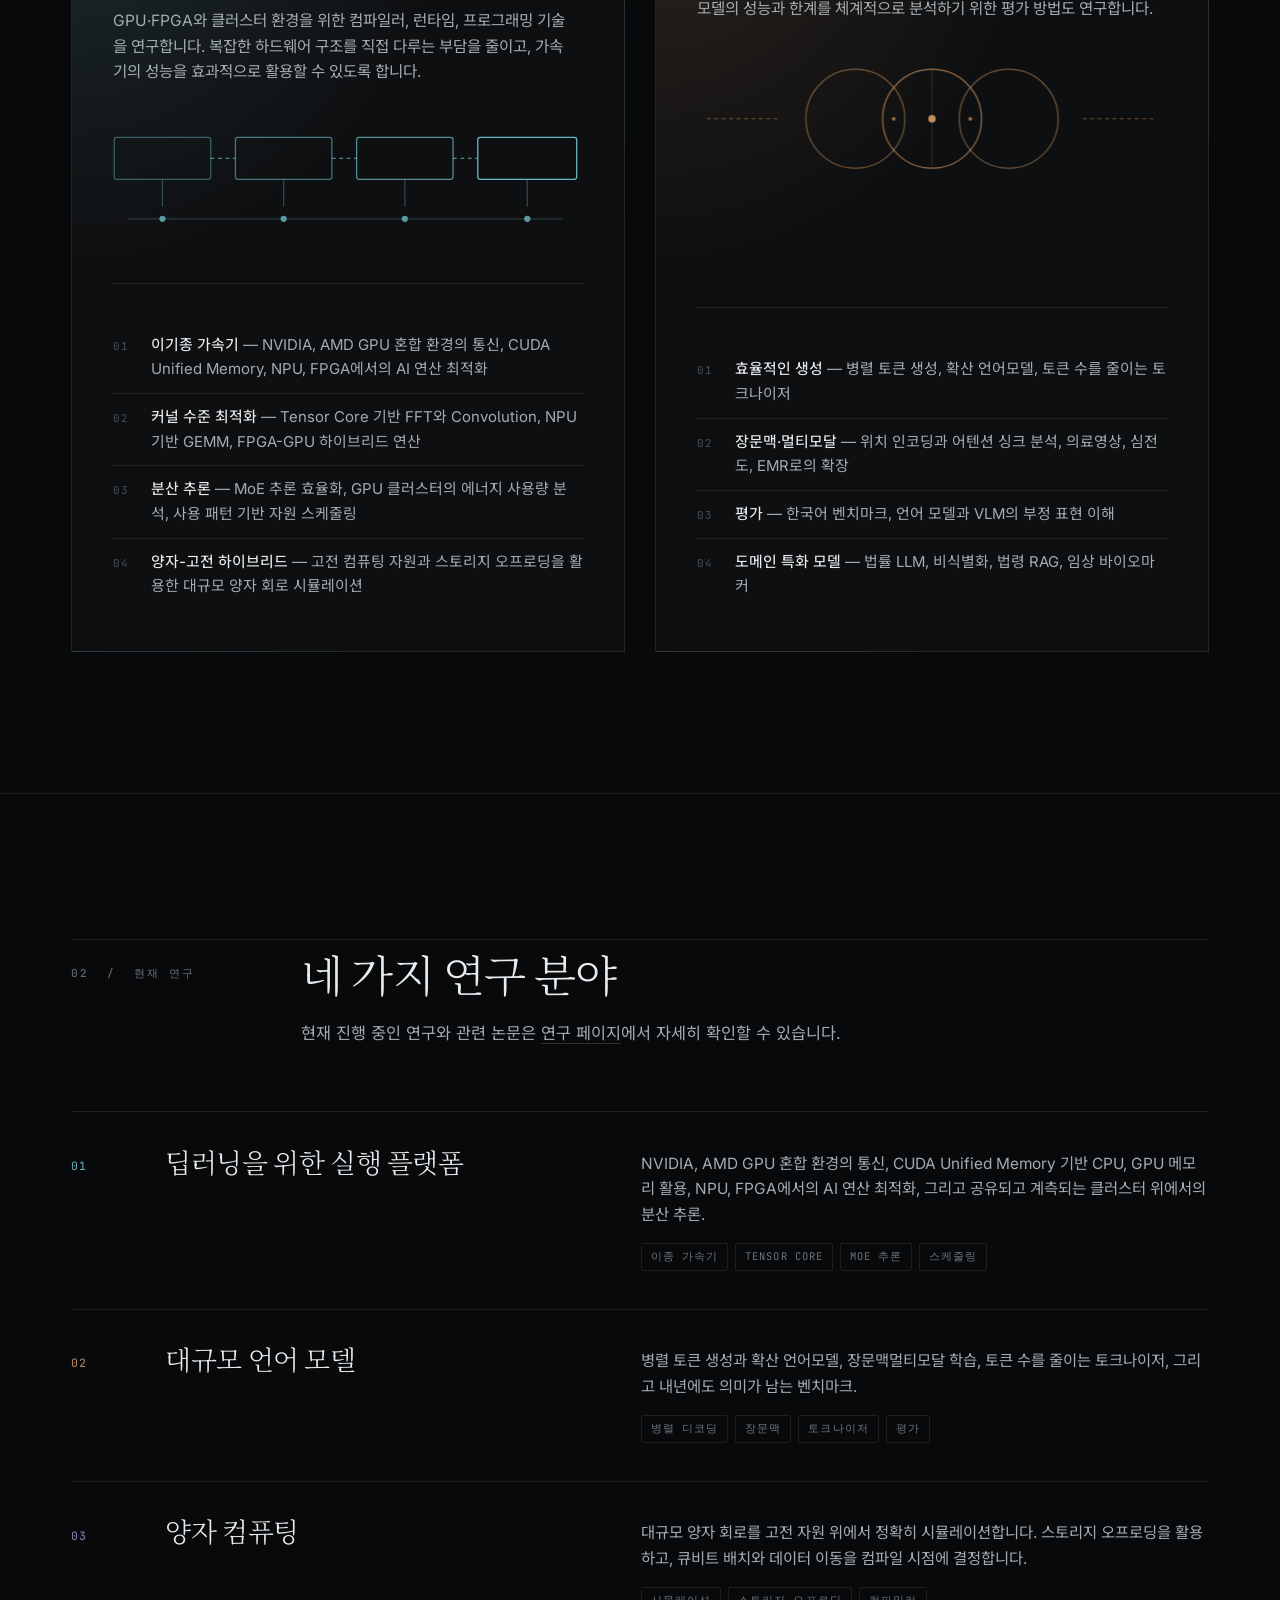
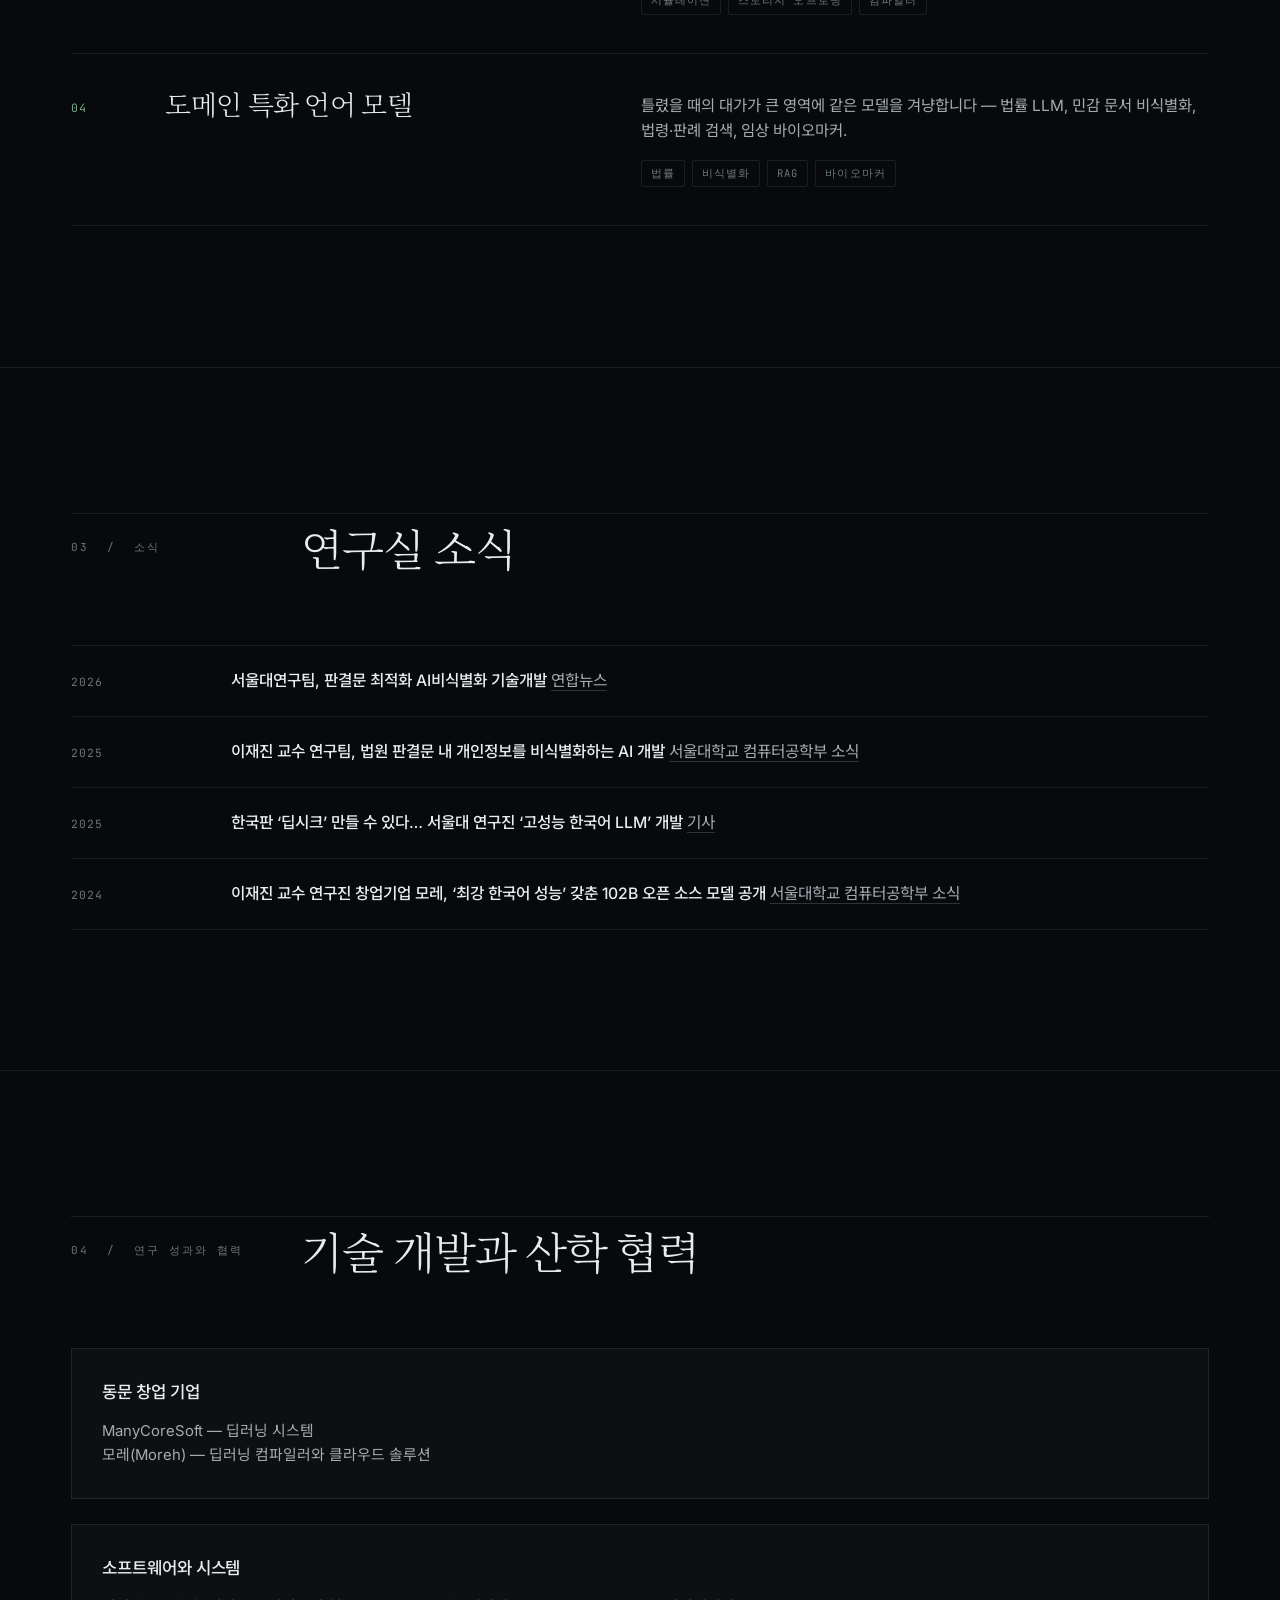
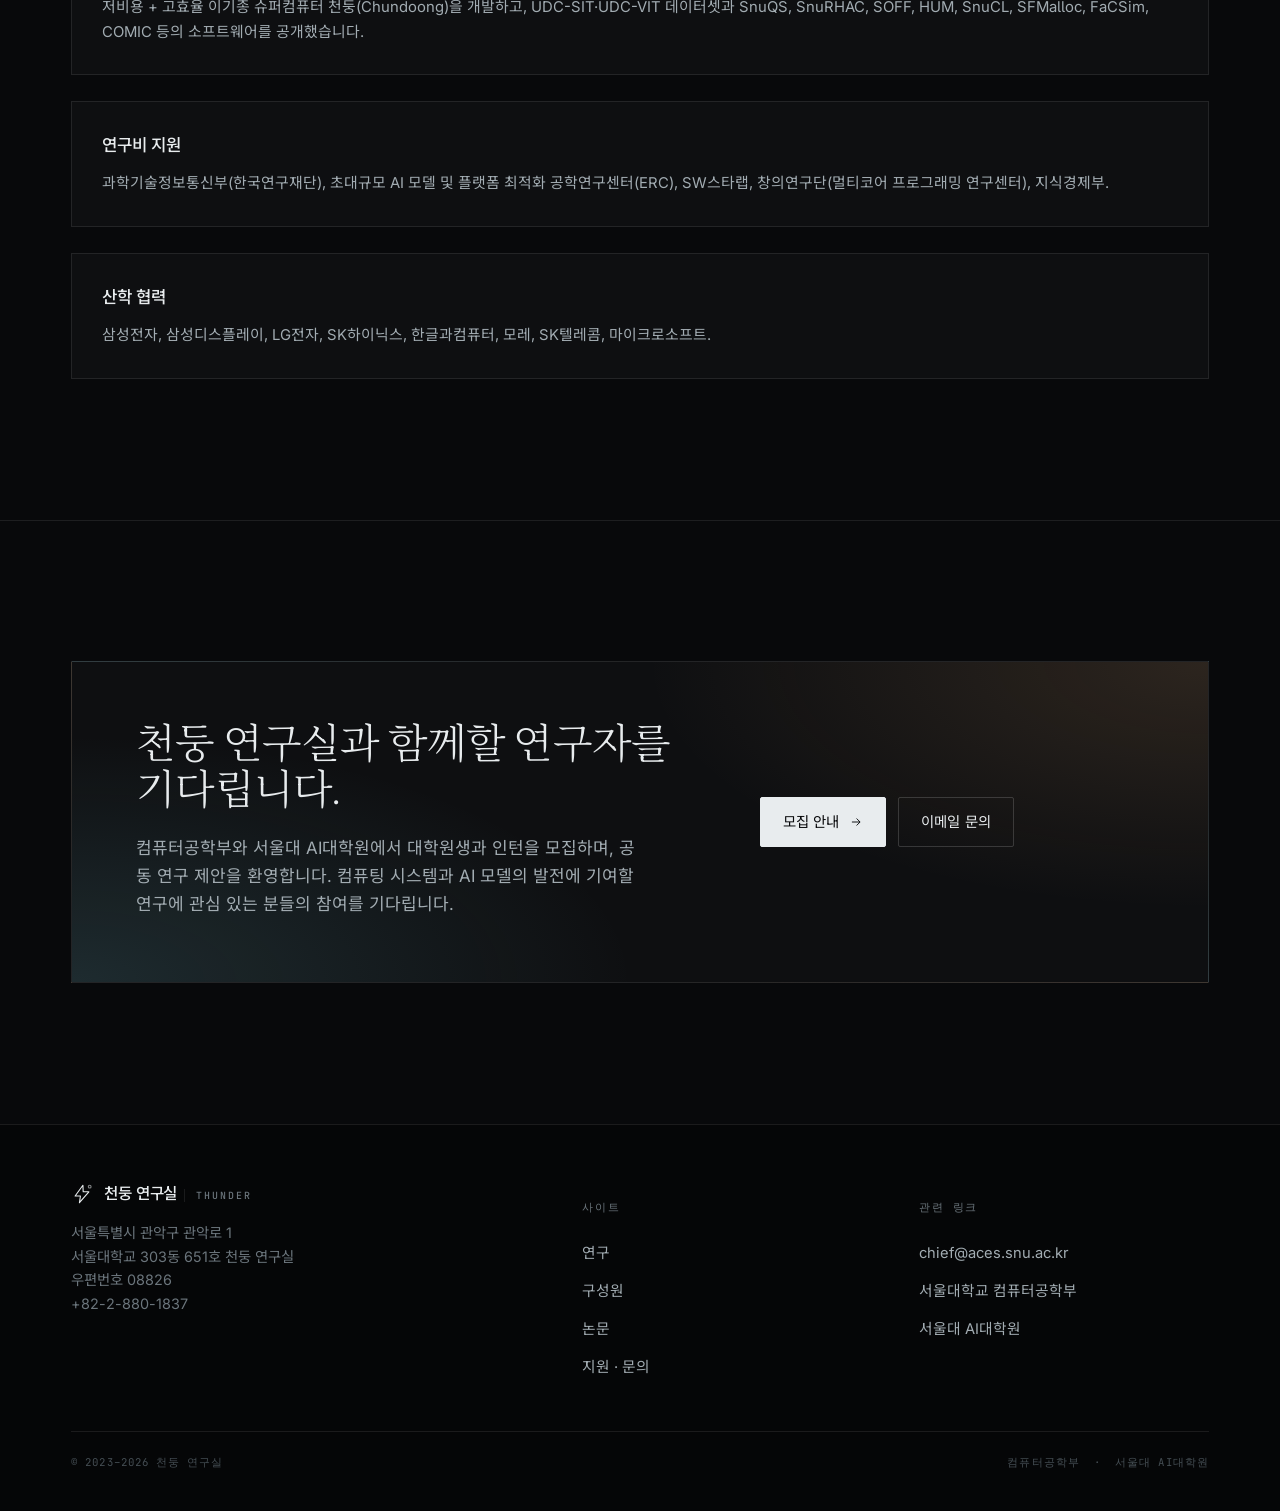
==== commit eaeda821: "refactor: content update" ====
--- a/ko/index.html
+++ b/ko/index.html
@@ -10,6 +10,9 @@
 <link href="https://fonts.googleapis.com/css2?family=Inter:wght@400;450;500&family=JetBrains+Mono:wght@400&family=Newsreader:ital,opsz,wght@0,6..72,300;0,6..72,400;1,6..72,300&family=Noto+Sans+KR:wght@400;500&family=Noto+Serif+KR:wght@300;400&display=swap" rel="stylesheet">
 <link rel="stylesheet" href="../assets/css/style.css">
 <link rel="icon" href="data:image/svg+xml,%3Csvg xmlns='http://www.w3.org/2000/svg' viewBox='0 0 24 24'%3E%3Cpath d='M13 2 4 14h6l-1 8 9-12h-6z' fill='%237fd7e6'/%3E%3C/svg%3E">
+<script>/* apply the saved theme before first paint, otherwise every page load
+   flashes the default dark and fades to light */
+try{var t=localStorage.getItem('trg-theme');if(t)document.documentElement.setAttribute('data-theme',t)}catch(e){}</script>
 </head>
 <body>
 
@@ -22,7 +25,7 @@
         <circle cx="20.4" cy="4" r="1.5" fill="none" stroke="currentColor" stroke-width="1.1" opacity=".55"/>
       </svg>
       <b>Thunder</b>
-      <span>연구실</span>
+      <span>Research Group</span>
     </a>
 
     <nav class="nav" id="nav">
@@ -60,7 +63,7 @@
       <span class="eyebrow">컴퓨터공학부 &#183; 서울대 AI대학원</span>
     </div>
 
-    <h1 class="display"><em>대규모 AI</em>를 더 빠르고 효율적으로.</h1>
+    <h1 class="display">Welcome to <em>THUNDER</em> Research Group</h1>
 
     <p class="hero-lede">
       천둥 연구실은 서울대학교 컴퓨터공학부와 서울대 AI대학원에 소속된 연구실입니다.
@@ -133,10 +136,10 @@
         </div>
 
         <ul>
-          <li><i>01</i><span><b>이기종 가속기</b> — NVIDIA·AMD GPU 혼합 환경의 통신, CUDA Unified Memory, NPU·FPGA에서의 AI 연산 최적화.</span></li>
-          <li><i>02</i><span><b>커널 수준 최적화</b> — Tensor Core 기반 FFT와 Convolution, NPU 기반 GEMM, FPGA-GPU 하이브리드 연산.</span></li>
-          <li><i>03</i><span><b>분산 추론</b> — MoE 추론 효율화, GPU 클러스터의 에너지 사용량 분석, 사용 패턴 기반 자원 스케줄링.</span></li>
-          <li><i>04</i><span><b>양자-고전 하이브리드</b> — 고전 컴퓨팅 자원과 스토리지 오프로딩을 활용한 대규모 양자 회로 시뮬레이션.</span></li>
+          <li><i>01</i><span><b>이기종 가속기</b> — NVIDIA, AMD GPU 혼합 환경의 통신, CUDA Unified Memory, NPU, FPGA에서의 AI 연산 최적화</span></li>
+          <li><i>02</i><span><b>커널 수준 최적화</b> — Tensor Core 기반 FFT와 Convolution, NPU 기반 GEMM, FPGA-GPU 하이브리드 연산</span></li>
+          <li><i>03</i><span><b>분산 추론</b> — MoE 추론 효율화, GPU 클러스터의 에너지 사용량 분석, 사용 패턴 기반 자원 스케줄링</span></li>
+          <li><i>04</i><span><b>양자-고전 하이브리드</b> — 고전 컴퓨팅 자원과 스토리지 오프로딩을 활용한 대규모 양자 회로 시뮬레이션</span></li>
         </ul>
       </article>
 
@@ -165,10 +168,10 @@
         </div>
 
         <ul>
-          <li><i>01</i><span><b>효율적인 생성</b> — 병렬 토큰 생성, 확산 언어모델, 토큰 수를 줄이는 토크나이저.</span></li>
-          <li><i>02</i><span><b>장문맥·멀티모달</b> — 위치 인코딩과 어텐션 싱크 분석, 의료영상·심전도·EMR로의 확장.</span></li>
-          <li><i>03</i><span><b>평가</b> — 한국어 벤치마크, 언어 모델과 VLM의 부정 표현 이해.</span></li>
-          <li><i>04</i><span><b>도메인 특화 모델</b> — 법률 LLM, 비식별화, 법령 RAG, 임상 바이오마커.</span></li>
+          <li><i>01</i><span><b>효율적인 생성</b> — 병렬 토큰 생성, 확산 언어모델, 토큰 수를 줄이는 토크나이저</span></li>
+          <li><i>02</i><span><b>장문맥·멀티모달</b> — 위치 인코딩과 어텐션 싱크 분석, 의료영상, 심전도, EMR로의 확장</span></li>
+          <li><i>03</i><span><b>평가</b> — 한국어 벤치마크, 언어 모델과 VLM의 부정 표현 이해</span></li>
+          <li><i>04</i><span><b>도메인 특화 모델</b> — 법률 LLM, 비식별화, 법령 RAG, 임상 바이오마커</span></li>
         </ul>
       </article>
 
@@ -185,7 +188,7 @@
       <div>
         <h2 class="sec-title">네 가지 연구 분야</h2>
         <p class="sec-lede" style="margin-top:14px">
-          현재 진행 중인 연구와 관련 논문, 공개 코드는
+          현재 진행 중인 연구와 관련 논문은
           <a href="research.html" style="color:var(--ink-2);border-bottom:1px solid var(--line-2)">연구 페이지</a>에서
           자세히 확인할 수 있습니다.
         </p>
@@ -197,7 +200,7 @@
         <div class="n">01</div>
         <h3>딥러닝을 위한 실행 플랫폼</h3>
         <div class="body">
-          <p>NVIDIA·AMD GPU 혼합 환경의 통신, CUDA Unified Memory 기반 CPU·GPU 메모리 활용, NPU·FPGA에서의 AI 연산 최적화, 그리고 공유되고 계측되는 클러스터 위에서의 분산 추론.</p>
+          <p>NVIDIA, AMD GPU 혼합 환경의 통신, CUDA Unified Memory 기반 CPU, GPU 메모리 활용, NPU, FPGA에서의 AI 연산 최적화, 그리고 공유되고 계측되는 클러스터 위에서의 분산 추론.</p>
           <div class="tags"><span class="tag">이종 가속기</span><span class="tag">Tensor Core</span><span class="tag">MoE 추론</span><span class="tag">스케줄링</span></div>
         </div>
       </article>
@@ -206,7 +209,7 @@
         <div class="n">02</div>
         <h3>대규모 언어 모델</h3>
         <div class="body">
-          <p>병렬 토큰 생성과 확산 언어모델, 장문맥·멀티모달 학습, 토큰 수를 줄이는 토크나이저, 그리고 내년에도 의미가 남는 벤치마크.</p>
+          <p>병렬 토큰 생성과 확산 언어모델, 장문맥멀티모달 학습, 토큰 수를 줄이는 토크나이저, 그리고 내년에도 의미가 남는 벤치마크.</p>
           <div class="tags"><span class="tag">병렬 디코딩</span><span class="tag">장문맥</span><span class="tag">토크나이저</span><span class="tag">평가</span></div>
         </div>
       </article>
@@ -246,6 +249,7 @@
     </div>
 
     <div class="news">
+      <div class="news-item" data-reveal><time>2026</time><p><b>서울대연구팀, 판결문 최적화 AI비식별화 기술개발</b> <a href="https://www.yna.co.kr/view/AKR20260929092100004" rel="noopener" style="border-bottom:1px solid var(--line-2)">연합뉴스</a></p></div>
       <div class="news-item" data-reveal><time>2025</time><p><b>이재진 교수 연구팀, 법원 판결문 내 개인정보를 비식별화하는 AI 개발</b> <a href="https://cse.snu.ac.kr/community/news/1192" rel="noopener" style="border-bottom:1px solid var(--line-2)">서울대학교 컴퓨터공학부 소식</a></p></div>
       <div class="news-item" data-reveal><time>2025</time><p><b>한국판 &#8216;딥시크&#8217; 만들 수 있다&#8230; 서울대 연구진 &#8216;고성능 한국어 LLM&#8217; 개발</b> <a href="https://n.news.naver.com/article/584/0000033143" rel="noopener" style="border-bottom:1px solid var(--line-2)">기사</a></p></div>
       <div class="news-item" data-reveal><time>2024</time><p><b>이재진 교수 연구진 창업기업 모레, &#8216;최강 한국어 성능&#8217; 갖춘 102B 오픈 소스 모델 공개</b> <a href="https://cse.snu.ac.kr/community/news/1182" rel="noopener" style="border-bottom:1px solid var(--line-2)">서울대학교 컴퓨터공학부 소식</a></p></div>
@@ -270,7 +274,7 @@
       </div>
       <div class="card" data-reveal>
         <h4>소프트웨어와 시스템</h4>
-        <p>저비용·고효율 이기종 슈퍼컴퓨터 천둥(Chundoong)을 개발하고, UDC-SIT·UDC-VIT 데이터셋과
+        <p>저비용 + 고효율 이기종 슈퍼컴퓨터 천둥(Chundoong)을 개발하고, UDC-SIT·UDC-VIT 데이터셋과
         SnuQS, SnuRHAC, SOFF, HUM, SnuCL, SFMalloc, FaCSim, COMIC 등의 소프트웨어를 공개했습니다.</p>
       </div>
       <div class="card" data-reveal>
--- a/assets/css/style.css
+++ b/assets/css/style.css
@@ -147,6 +147,7 @@
   .sec-head { grid-template-columns: 190px minmax(0, 1fr); column-gap: 40px; align-items: start; }
   .sec-head .eyebrow { padding-top: .55em; }
   .sec-head .rule { grid-column: 1 / -1; order: -1; }
+  .sec-head:not(:has(.eyebrow)) { grid-template-columns: minmax(0, 1fr); }
 }
 
 /* ---------- Header ---------- */
@@ -187,7 +188,6 @@
   content: ""; position: absolute; left: 13px; right: 13px; bottom: 2px;
   height: var(--rule); background: currentColor;
   transform: scaleX(0); transform-origin: left; opacity: .5;
-  transition: transform .35s var(--ease);
 }
 .nav a:hover { color: var(--ink); }
 .nav a:hover::after { transform: scaleX(1); }
@@ -202,7 +202,8 @@
   transition: color .25s var(--ease), border-color .25s var(--ease), background .25s var(--ease);
 }
 .lang-btn:hover { color: var(--ink); border-color: var(--line-2); background: var(--panel); }
-html[lang="ko"] .sec-title, html[lang="ko"] h1.display, html[lang="ko"] .page-head h1 { letter-spacing: -.02em; }
+/* the hero title is the same English line on both sites, so it keeps the base tracking */
+html[lang="ko"] .sec-title, html[lang="ko"] .page-head h1 { letter-spacing: -.02em; }
 html[lang="ko"] .lede, html[lang="ko"] .sec-lede, html[lang="ko"] .hero-lede { word-break: keep-all; }
 /* Korean serif faces have no true italic — synthesised oblique looks wrong, so keep it upright */
 html[lang="ko"] h1.display em, html[lang="ko"] .sec-title em, html[lang="ko"] .page-head h1 em { font-style: normal; }
@@ -271,7 +272,7 @@
   letter-spacing: -.028em;
   max-width: 17ch;
 }
-h1.display em { font-style: italic; color: var(--ink-2); }
+h1.display em { font-style: normal; color: var(--ink-2); }
 .hero-lede {
   margin-top: clamp(26px, 3vw, 38px);
   max-width: 54ch;
@@ -308,8 +309,7 @@
   font-size: .9rem; letter-spacing: .005em;
   transition: background .3s var(--ease), color .3s var(--ease), border-color .3s var(--ease), transform .3s var(--ease);
 }
-.btn svg { width: 14px; height: 14px; transition: transform .35s var(--ease); }
-.btn:hover svg { transform: translateX(3px); }
+.btn svg { width: 14px; height: 14px; }
 .btn-primary { background: var(--ink); color: var(--bg); border-color: var(--ink); }
 .btn-primary:hover { background: transparent; color: var(--ink); border-color: var(--ink); }
 .btn-ghost:hover { background: var(--panel); border-color: var(--ink-3); }
@@ -326,13 +326,12 @@
   background:
     radial-gradient(120% 90% at 0% 0%, var(--tint) 0%, transparent 58%),
     var(--panel);
-  transition: border-color .4s var(--ease), transform .4s var(--ease);
+  transition: border-color .4s var(--ease);
 }
 .division:hover { border-color: color-mix(in srgb, var(--tone) 45%, transparent); }
 .division::before {
   content: ""; position: absolute; top: -1px; left: -1px; width: 42%; height: var(--rule);
   background: var(--tone); opacity: .85;
-  transition: width .6s var(--ease);
 }
 .division:hover::before { width: calc(100% + 2px); }
 .division.cs { --tone: var(--cs); --tint: var(--cs-dim); }
@@ -368,17 +367,9 @@
   padding: clamp(26px, 3vw, 40px) 0;
   border-bottom: var(--rule) solid var(--line);
   position: relative;
-  transition: padding-left .5s var(--ease);
-}
-.area::before {
-  content: ""; position: absolute; left: 0; top: 0; bottom: 0; width: 2px;
-  background: var(--tone, var(--cs)); transform: scaleY(0); transform-origin: top;
-  transition: transform .5s var(--ease);
-}
-.area:hover::before { transform: scaleY(1); }
+}
 @media (min-width: 780px) {
   .area { grid-template-columns: 60px 1.05fr 1.35fr; align-items: start; }
-  .area:hover { padding-left: 22px; }
 }
 .area .n { font-family: var(--mono); font-size: .72rem; color: var(--ink-4); letter-spacing: .1em; padding-top: .45em; }
 .area h3 {
@@ -421,7 +412,6 @@
 .project::before {
   content: ""; position: absolute; left: 0; top: 0; width: 3px; height: 0;
   background: var(--tone, var(--cs)); opacity: .75;
-  transition: height .6s var(--ease);
 }
 .project:hover::before, .project:focus-within::before { height: 100%; }
 
@@ -496,7 +486,7 @@
   border: var(--rule) solid var(--line);
   background: var(--panel);
   display: flex; flex-direction: column; gap: 12px;
-  transition: border-color .35s var(--ease), background .35s var(--ease), transform .35s var(--ease);
+  transition: border-color .35s var(--ease), background .35s var(--ease);
 }
 .card:hover { border-color: var(--line-2); background: var(--panel-2); }
 .card h4 { font-size: 1.05rem; font-weight: 500; letter-spacing: -.005em; }
@@ -516,10 +506,12 @@
 .pub .authors { color: var(--ink-3); font-size: .875rem; margin-top: 5px; }
 .pub .authors b { color: var(--ink-2); font-weight: 500; }
 .pub .venue {
-  font-family: var(--mono); font-size: .7rem; letter-spacing: .1em; text-transform: uppercase;
-  color: var(--ink-2);
-}
-.pub .venue em { font-style: normal; color: var(--tone, var(--ink-2)); }
+  font-family: var(--sans); font-size: .8125rem; line-height: 1.5;
+  color: var(--ink-3);
+}
+.pub .venue em {
+  font-style: normal; font-weight: 500; color: var(--tone, var(--ink-2));
+}
 .pub .pub-areas { display: flex; flex-wrap: wrap; gap: 7px; margin-top: 10px; }
 .pub .pub-areas .tag { font-size: .6rem; padding: 3px 8px; }
 .pub .pub-areas .tag:first-child {
@@ -553,6 +545,7 @@
 a.filter[aria-current="true"] { color: var(--bg); background: var(--ink); border-color: var(--ink); }
 /* land the heading clear of the fixed header */
 .sec-head[id] { scroll-margin-top: 104px; }
+.section[id] { scroll-margin-top: 92px; }
 .filter[data-filter="systems"]   { --tone: var(--area-systems); }
 .filter[data-filter="lm"]        { --tone: var(--area-lm); }
 .filter[data-filter="quantum"]   { --tone: var(--area-quantum); }
@@ -589,9 +582,9 @@
   width: 100%; height: 100%; border-radius: 50%;
   object-fit: cover; object-position: 50% 22%;
   filter: saturate(.92) contrast(1.02);
-  transition: filter .4s var(--ease), transform .5s var(--ease);
-}
-.person:hover .avatar img { filter: saturate(1) contrast(1); transform: scale(1.04); }
+  transition: filter .4s var(--ease);
+}
+.person:hover .avatar img { filter: saturate(1) contrast(1); }
 .person.cs .avatar, .person.cse .avatar { border-color: color-mix(in srgb, var(--cs) 55%, transparent); color: var(--cs); }
 .person.ds .avatar { border-color: color-mix(in srgb, var(--ds) 55%, transparent); color: var(--ds); }
 .person.ep .avatar { border-color: color-mix(in srgb, var(--area-quantum) 55%, transparent); color: var(--area-quantum); }
@@ -681,9 +674,9 @@
 .shot img {
   width: 100%; height: 100%; object-fit: cover;
   filter: saturate(.9);
-  transition: transform .7s var(--ease), filter .5s var(--ease);
-}
-.gallery figure:hover .shot img { transform: scale(1.03); filter: saturate(1); }
+  transition: filter .5s var(--ease);
+}
+.gallery figure:hover .shot img { filter: saturate(1); }
 .gallery figcaption {
   margin-top: 10px; display: flex; flex-wrap: wrap; gap: 4px 12px; align-items: baseline;
   font-size: .875rem; color: var(--ink-2);
@@ -746,13 +739,8 @@
 }
 .page-head .lede { margin-top: 26px; max-width: 60ch; color: var(--ink-2); font-size: 1.05rem; }
 
-/* ---------- Motion ---------- */
-[data-reveal] {
-  opacity: 0; transform: translateY(18px);
-  transition: opacity .85s var(--ease), transform .85s var(--ease);
-  transition-delay: var(--d, 0ms);
-}
-[data-reveal].in { opacity: 1; transform: none; }
+/* ---------- Motion ----------
+   Nothing moves: no scroll reveal, no hover growth. Colour still responds. */
 
 @media (prefers-reduced-motion: reduce) {
   html { scroll-behavior: auto; }
